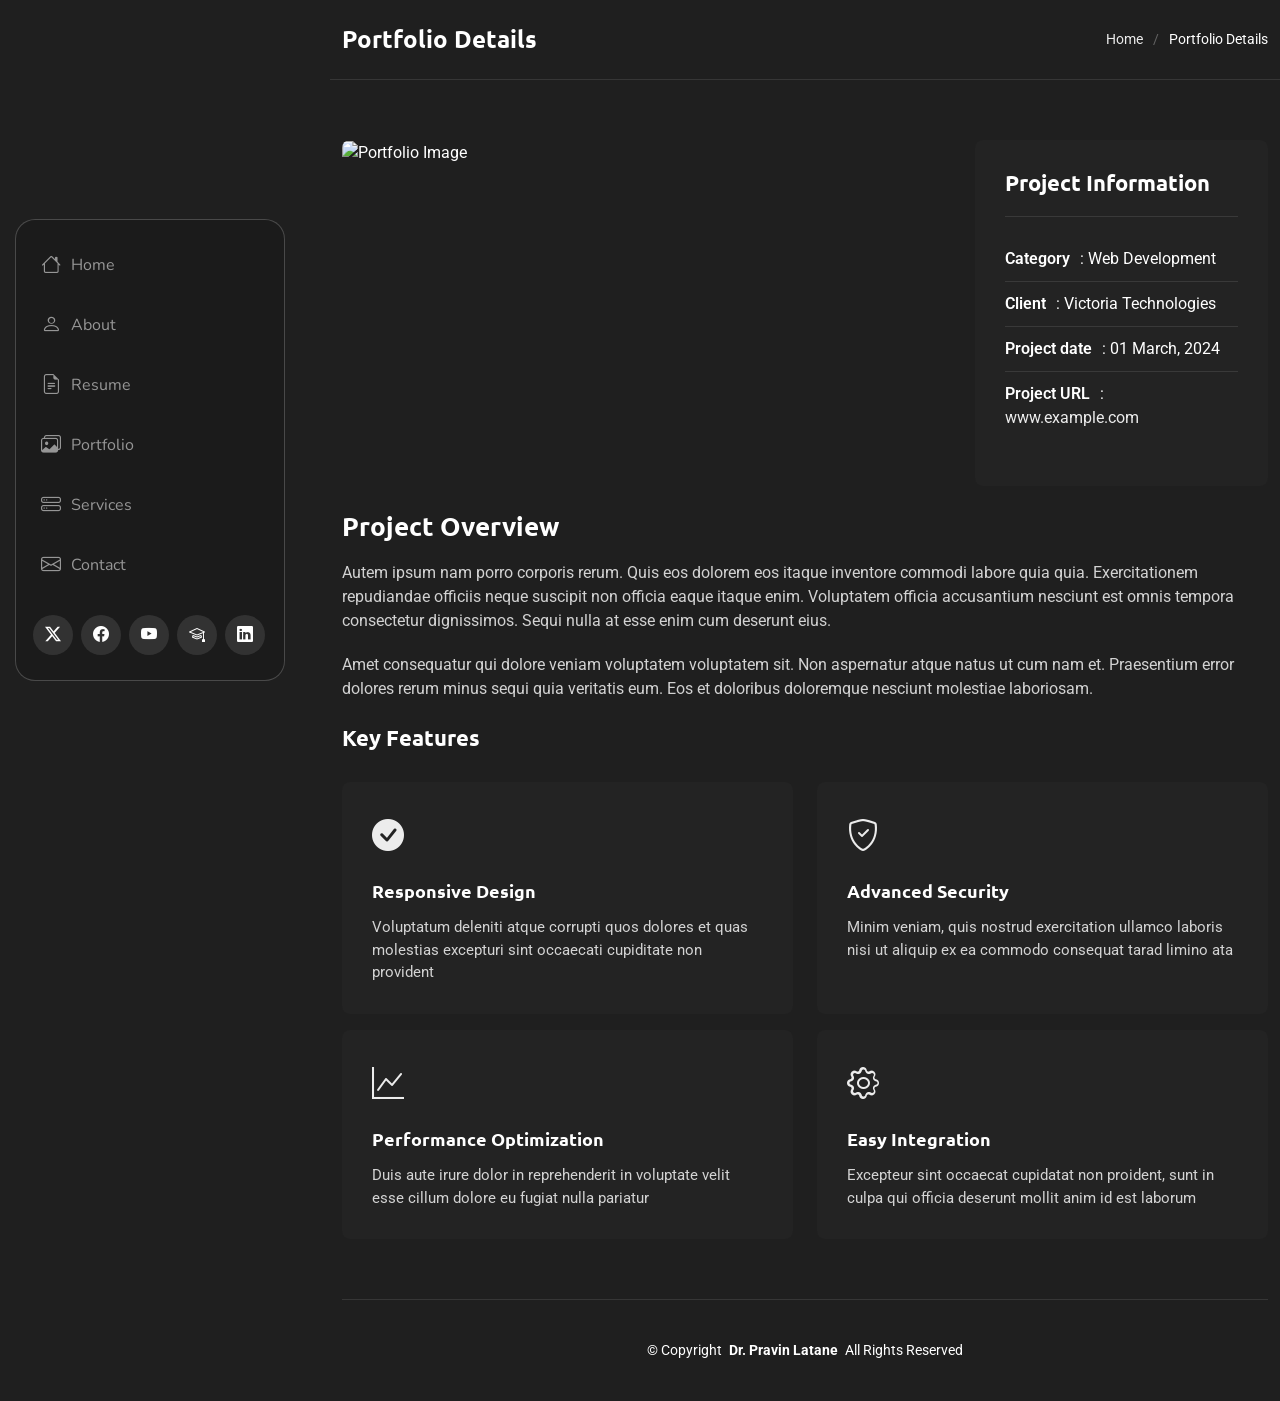
==== portfolio-details.html @ c7444f3c "footer" ====
<!DOCTYPE html>
<html lang="en">

<head>
  <meta charset="utf-8">
  <meta content="width=device-width, initial-scale=1.0" name="viewport">
  <title>Portfolio Details - Portfolio</title>
  <meta name="description" content="">
  <meta name="keywords" content="">

  <!-- Favicons -->
  <link href="assets/img/favicon.png" rel="icon">
  <link href="assets/img/apple-touch-icon.png" rel="apple-touch-icon">

  <!-- Fonts -->
  <link href="https://fonts.googleapis.com" rel="preconnect">
  <link href="https://fonts.gstatic.com" rel="preconnect" crossorigin>
  <link href="https://fonts.googleapis.com/css2?family=Roboto:ital,wght@0,100;0,300;0,400;0,500;0,700;0,900;1,100;1,300;1,400;1,500;1,700;1,900&family=Ubuntu:ital,wght@0,300;0,400;0,500;0,700;1,300;1,400;1,500;1,700&family=Nunito:ital,wght@0,200;0,300;0,400;0,500;0,600;0,700;0,800;0,900;1,200;1,300;1,400;1,500;1,600;1,700;1,800;1,900&display=swap" rel="stylesheet">

  <!-- Vendor CSS Files -->
  <link href="assets/vendor/bootstrap/css/bootstrap.min.css" rel="stylesheet">
  <link href="assets/vendor/bootstrap-icons/bootstrap-icons.css" rel="stylesheet">
  <link href="assets/vendor/aos/aos.css" rel="stylesheet">
  <link href="assets/vendor/glightbox/css/glightbox.min.css" rel="stylesheet">
  <link href="assets/vendor/swiper/swiper-bundle.min.css" rel="stylesheet">

  <!-- Main CSS File -->
  <link href="assets/css/main.css" rel="stylesheet">

  <!-- =======================================================
  * Template Name: SnapFolio
  * Template URL: https://bootstrapmade.com/snapfolio-bootstrap-portfolio-template/
  * Updated: Jul 21 2025 with Bootstrap v5.3.7
  * Author: BootstrapMade.com
  * License: https://bootstrapmade.com/license/
  ======================================================== -->
</head>

<body class="portfolio-details-page">

  <header id="header" class="header dark-background d-flex flex-column justify-content-center">
    <i class="header-toggle d-xl-none bi bi-list"></i>

    <div class="header-container d-flex flex-column align-items-start">
      <nav id="navmenu" class="navmenu">
        <ul>
          <li><a href="#hero"><i class="bi bi-house navicon"></i>Home</a></li>
          <li><a href="#about"><i class="bi bi-person navicon"></i> About</a></li>
          <li><a href="#resume"><i class="bi bi-file-earmark-text navicon"></i> Resume</a></li>
          <li><a href="#portfolio"><i class="bi bi-images navicon"></i> Portfolio</a></li>
          <li><a href="#services"><i class="bi bi-hdd-stack navicon"></i> Services</a></li>
          <li><a href="#contact"><i class="bi bi-envelope navicon"></i> Contact</a></li>
        </ul>
      </nav>

      <div class="social-links text-center">
        <a href="#" class="twitter"><i class="bi bi-twitter-x"></i></a>
        <a href="https://www.facebook.com/pravin.latane.3/" class="facebook"><i class="bi bi-facebook"></i></a>
        <a href="https://www.youtube.com/@pravinlatane2280/" class="youtube"><i class="bi bi-youtube"></i></a>
        <a href="https://scholar.google.com/citations?user=OIyVj9wAAAAJ&hl=en" class="google-scholar"><i class="bi bi-mortarboard"></i></a>
        <a href="https://www.linkedin.com/in/dr-pravin-latane-4ba4a150?utm_source=share_via&utm_content=profile&utm_medium=member_android" class="linkedin"><i class="bi bi-linkedin"></i></a>
      </div>

    </div>

  </header>

  <main class="main">

    <!-- Page Title -->
    <div class="page-title dark-background">
      <div class="container d-lg-flex justify-content-between align-items-center">
        <h1 class="mb-2 mb-lg-0">Portfolio Details</h1>
        <nav class="breadcrumbs">
          <ol>
            <li><a href="index.html">Home</a></li>
            <li class="current">Portfolio Details</li>
          </ol>
        </nav>
      </div>
    </div><!-- End Page Title -->

    <!-- Portfolio Details Section -->
    <section id="portfolio-details" class="portfolio-details section">

      <div class="container" data-aos="fade-up" data-aos-delay="100">

        <div class="row gy-4">

          <div class="col-lg-8">
            <div class="portfolio-details-slider swiper init-swiper">

              <script type="application/json" class="swiper-config">
                {
                  "loop": true,
                  "speed": 600,
                  "autoplay": {
                    "delay": 5000
                  },
                  "slidesPerView": "auto",
                  "pagination": {
                    "el": ".swiper-pagination",
                    "type": "bullets",
                    "clickable": true
                  }
                }
              </script>

              <div class="swiper-wrapper align-items-center">

                <div class="swiper-slide">
                  <img src="assets/img/portfolio/portfolio-1.webp" alt="Portfolio Image" class="img-fluid" loading="lazy">
                </div>

                <div class="swiper-slide">
                  <img src="assets/img/portfolio/portfolio-10.webp" alt="Portfolio Image" class="img-fluid" loading="lazy">
                </div>

                <div class="swiper-slide">
                  <img src="assets/img/portfolio/portfolio-7.webp" alt="Portfolio Image" class="img-fluid" loading="lazy">
                </div>

              </div>
              <div class="swiper-pagination"></div>
            </div>
          </div>

          <div class="col-lg-4">
            <div class="portfolio-info" data-aos="fade-left" data-aos-delay="200">
              <h3>Project Information</h3>
              <ul>
                <li><strong>Category</strong>: Web Development</li>
                <li><strong>Client</strong>: Victoria Technologies</li>
                <li><strong>Project date</strong>: 01 March, 2024</li>
                <li><strong>Project URL</strong>: <a href="#" target="_blank">www.example.com</a></li>
              </ul>
            </div>
          </div>

          <div class="col-lg-12">
            <div class="portfolio-description" data-aos="fade-up" data-aos-delay="300">
              <h2>Project Overview</h2>
              <p>
                Autem ipsum nam porro corporis rerum. Quis eos dolorem eos itaque inventore commodi labore quia quia. Exercitationem repudiandae officiis neque suscipit non officia eaque itaque enim. Voluptatem officia accusantium nesciunt est omnis tempora consectetur dignissimos. Sequi nulla at esse enim cum deserunt eius.
              </p>
              <p>
                Amet consequatur qui dolore veniam voluptatem voluptatem sit. Non aspernatur atque natus ut cum nam et. Praesentium error dolores rerum minus sequi quia veritatis eum. Eos et doloribus doloremque nesciunt molestiae laboriosam.
              </p>

              <div class="features mt-4">
                <h3>Key Features</h3>
                <div class="row gy-3">
                  <div class="col-md-6">
                    <div class="feature-item" data-aos="fade-up" data-aos-delay="400">
                      <i class="bi bi-check-circle-fill"></i>
                      <h4>Responsive Design</h4>
                      <p>Voluptatum deleniti atque corrupti quos dolores et quas molestias excepturi sint occaecati cupiditate non provident</p>
                    </div>
                  </div>

                  <div class="col-md-6">
                    <div class="feature-item" data-aos="fade-up" data-aos-delay="500">
                      <i class="bi bi-shield-check"></i>
                      <h4>Advanced Security</h4>
                      <p>Minim veniam, quis nostrud exercitation ullamco laboris nisi ut aliquip ex ea commodo consequat tarad limino ata</p>
                    </div>
                  </div>

                  <div class="col-md-6">
                    <div class="feature-item" data-aos="fade-up" data-aos-delay="600">
                      <i class="bi bi-graph-up"></i>
                      <h4>Performance Optimization</h4>
                      <p>Duis aute irure dolor in reprehenderit in voluptate velit esse cillum dolore eu fugiat nulla pariatur</p>
                    </div>
                  </div>

                  <div class="col-md-6">
                    <div class="feature-item" data-aos="fade-up" data-aos-delay="700">
                      <i class="bi bi-gear"></i>
                      <h4>Easy Integration</h4>
                      <p>Excepteur sint occaecat cupidatat non proident, sunt in culpa qui officia deserunt mollit anim id est laborum</p>
                    </div>
                  </div>
                </div>
              </div>
            </div>
          </div>

        </div>

      </div>

    </section><!-- /Portfolio Details Section -->

  </main>

  <footer id="footer" class="footer position-relative">

    <div class="container">
      <div class="copyright text-center ">
        <p>© <span>Copyright</span> <strong class="px-1 sitename">Dr. Pravin Latane</strong> <span>All Rights Reserved</span></p>
      </div>
      
    </div>

  </footer>

  <!-- Scroll Top -->
  <a href="#" id="scroll-top" class="scroll-top d-flex align-items-center justify-content-center"><i class="bi bi-arrow-up-short"></i></a>

  <!-- Preloader -->
  <div id="preloader"></div>

  <!-- Vendor JS Files -->
  <script src="assets/vendor/bootstrap/js/bootstrap.bundle.min.js"></script>
  <script src="assets/vendor/php-email-form/validate.js"></script>
  <script src="assets/vendor/aos/aos.js"></script>
  <script src="assets/vendor/typed.js/typed.umd.js"></script>
  <script src="assets/vendor/purecounter/purecounter_vanilla.js"></script>
  <script src="assets/vendor/waypoints/noframework.waypoints.js"></script>
  <script src="assets/vendor/isotope-layout/isotope.pkgd.min.js"></script>
  <script src="assets/vendor/imagesloaded/imagesloaded.pkgd.min.js"></script>
  <script src="assets/vendor/glightbox/js/glightbox.min.js"></script>
  <script src="assets/vendor/swiper/swiper-bundle.min.js"></script>

  <!-- Main JS File -->
  <script src="assets/js/main.js"></script>

</body>

</html>
---- assets/css/main.css ----
/**
* Template Name: SnapFolio
* Template URL: https://bootstrapmade.com/snapfolio-bootstrap-portfolio-template/
* Updated: Jul 21 2025 with Bootstrap v5.3.7
* Author: BootstrapMade.com
* License: https://bootstrapmade.com/license/
*/

/*--------------------------------------------------------------
# Font & Color Variables
# Help: https://bootstrapmade.com/color-system/
--------------------------------------------------------------*/
/* Fonts */
:root {
  --default-font: "Roboto",  system-ui, -apple-system, "Segoe UI", Roboto, "Helvetica Neue", Arial, "Noto Sans", "Liberation Sans", sans-serif, "Apple Color Emoji", "Segoe UI Emoji", "Segoe UI Symbol", "Noto Color Emoji";
  --heading-font: "Ubuntu",  sans-serif;
  --nav-font: "Nunito",  sans-serif;
}

/* Global Colors - The following color variables are used throughout the website. Updating them here will change the color scheme of the entire website */
:root { 
  --background-color: #1f1f1f; /* Background color for the entire website, including individual sections */
  --default-color: #ffffff; /* Default color used for the majority of the text content across the entire website */
  --heading-color: #ffffff; /* Color for headings, subheadings and title throughout the website */
  --accent-color: #ececec; /* Accent color that represents your brand on the website. It's used for buttons, links, and other elements that need to stand out */
  --surface-color: #232323; /* The surface color is used as a background of boxed elements within sections, such as cards, icon boxes, or other elements that require a visual separation from the global background. */
  --contrast-color: #310606; /* Contrast color for text, ensuring readability against backgrounds of accent, heading, or default colors. */
}

/* Nav Menu Colors - The following color variables are used specifically for the navigation menu. They are separate from the global colors to allow for more customization options */
:root {
  --nav-color: rgba(236, 236, 236, 0.59);  /* The default color of the main navmenu links */
  --nav-hover-color: #ffffff; /* Applied to main navmenu links when they are hovered over or active */
  --nav-mobile-background-color: #393939; /* Used as the background color for mobile navigation menu */
  --nav-dropdown-background-color: #393939; /* Used as the background color for dropdown items that appear when hovering over primary navigation items */
  --nav-dropdown-color: #ffffff; /* Used for navigation links of the dropdown items in the navigation menu. */
  --nav-dropdown-hover-color: #ececec; /* Similar to --nav-hover-color, this color is applied to dropdown navigation links when they are hovered over. */
}

/* Color Presets - These classes override global colors when applied to any section or element, providing reuse of the sam color scheme. */

.light-background {
  --background-color: #2c2c2c;
  --surface-color: #323232;
}

.dark-background {
  --background-color: #040b14;
  --default-color: #ffffff;
  --heading-color: #ffffff;
  --surface-color: #151f2b;
  --contrast-color: #ffffff;
}

/* Smooth scroll */
:root {
  scroll-behavior: smooth;
}

/*--------------------------------------------------------------
# General Styling & Shared Classes
--------------------------------------------------------------*/
body {
  color: var(--default-color);
  background-color: var(--background-color);
  font-family: var(--default-font);
}

a {
  color: var(--accent-color);
  text-decoration: none;
  transition: 0.3s;
}

a:hover {
  color: color-mix(in srgb, var(--accent-color), transparent 25%);
  text-decoration: none;
}

h1,
h2,
h3,
h4,
h5,
h6 {
  color: var(--heading-color);
  font-family: var(--heading-font);
}

/* PHP Email Form Messages
------------------------------*/
.php-email-form .error-message {
  display: none;
  background: #df1529;
  color: #ffffff;
  text-align: left;
  padding: 15px;
  margin-bottom: 24px;
  font-weight: 600;
}

.php-email-form .sent-message {
  display: none;
  color: #ffffff;
  background: #059652;
  text-align: center;
  padding: 15px;
  margin-bottom: 24px;
  font-weight: 600;
}

.php-email-form .loading {
  display: none;
  background: var(--surface-color);
  text-align: center;
  padding: 15px;
  margin-bottom: 24px;
}

.php-email-form .loading:before {
  content: "";
  display: inline-block;
  border-radius: 50%;
  width: 24px;
  height: 24px;
  margin: 0 10px -6px 0;
  border: 3px solid var(--accent-color);
  border-top-color: var(--surface-color);
  animation: php-email-form-loading 1s linear infinite;
}

@keyframes php-email-form-loading {
  0% {
    transform: rotate(0deg);
  }

  100% {
    transform: rotate(360deg);
  }
}

/*--------------------------------------------------------------
# Global Header
--------------------------------------------------------------*/
.header {
  --background-color: #1b1b1b;
  --contrast-color: #444444;
  color: var(--default-color);
  position: fixed;
  top: 0;
  left: 0;
  bottom: 0;
  padding: 0 15px;
  width: 300px;
  transition: all ease-in-out 0.3s;
  overflow-y: auto;
  z-index: 997;
}

.header .header-container {
  border-radius: 20px;
  padding: 15px;
  background-color: var(--background-color);
  border: 1px solid color-mix(in srgb, var(--default-color), transparent 80%);
}

.header .social-links {
  margin: 0 0 10px 0;
}

.header .social-links a {
  font-size: 16px;
  display: inline-flex;
  align-items: center;
  justify-content: center;
  background: color-mix(in srgb, var(--default-color), transparent 90%);
  color: var(--default-color);
  margin: 0 2px;
  border-radius: 50%;
  text-align: center;
  width: 40px;
  height: 40px;
  transition: 0.3s;
}

.header .social-links a:hover {
  color: var(--contrast-color);
  background: var(--accent-color);
}

@media (min-width: 1200px) {

  .header~main,
  .header~#footer {
    margin-left: 330px;
  }
}

@media (max-width: 1199px) {
  .header {
    left: -100%;
  }
}

.header.header-show {
  left: 0;
}

.header .header-toggle {
  color: var(--contrast-color);
  background-color: var(--accent-color);
  font-size: 22px;
  display: flex;
  align-items: center;
  justify-content: center;
  width: 40px;
  height: 40px;
  border-radius: 50%;
  cursor: pointer;
  position: fixed;
  top: 15px;
  right: 15px;
  z-index: 9999;
  transition: background-color 0.3s;
}

.header .header-toggle:hover {
  color: var(--contrast-color);
  background-color: color-mix(in srgb, var(--accent-color) 90%, white 15%);
}

/*--------------------------------------------------------------
# Navigation Menu
--------------------------------------------------------------*/
.mobile-nav-toggle {
  display: none;
}

.navmenu {
  padding: 0;
  z-index: 9997;
  width: 100%;
}

.navmenu ul {
  list-style: none;
  padding: 0 0 20px 0;
  margin: 0;
}

.navmenu a,
.navmenu a:focus {
  color: var(--nav-color);
  padding: 15px 10px;
  font-family: var(--nav-font);
  font-size: 16px;
  font-weight: 400;
  display: flex;
  align-items: center;
  white-space: nowrap;
  transition: 0.3s;
  width: 100%;
}

.navmenu a .navicon,
.navmenu a:focus .navicon {
  font-size: 20px;
  margin-right: 10px;
}

.navmenu a .toggle-dropdown,
.navmenu a:focus .toggle-dropdown {
  font-size: 12px;
  line-height: 0;
  margin-left: auto;
  width: 30px;
  height: 30px;
  display: flex;
  align-items: center;
  justify-content: center;
  border-radius: 50%;
  transition: 0.3s;
  flex-shrink: 0;
  background-color: color-mix(in srgb, var(--accent-color), transparent 90%);
}

.navmenu a .toggle-dropdown:hover,
.navmenu a:focus .toggle-dropdown:hover {
  background-color: var(--accent-color);
  color: var(--contrast-color);
}

.navmenu a:hover,
.navmenu .active,
.navmenu .active:focus {
  color: var(--nav-hover-color);
}

.navmenu a:hover .navicon,
.navmenu .active .navicon,
.navmenu .active:focus .navicon {
  color: var(--accent-color);
}

.navmenu .active .toggle-dropdown,
.navmenu .active:focus .toggle-dropdown {
  background-color: var(--accent-color);
  color: var(--contrast-color);
  transform: rotate(180deg);
}

.navmenu .dropdown {
  display: block;
}

.navmenu .dropdown a,
.navmenu .dropdown a:focus {
  color: --nav-dropdown-color;
}

.navmenu .dropdown a:hover,
.navmenu .dropdown .active,
.navmenu .dropdown .active:focus {
  color: var(--nav-dropdown-hover-color);
}

.navmenu .dropdown ul {
  position: static;
  display: none;
  z-index: 99;
  padding: 5px 10px;
  margin: 5px 10px;
  background-color: var(--nav-dropdown-background-color);
  border: 1px solid color-mix(in srgb, var(--default-color), transparent 90%);
  box-shadow: none;
  transition: all 0.5s ease-in-out;
}

.navmenu .dropdown ul ul {
  background-color: rgba(33, 37, 41, 0.1);
}

.navmenu .dropdown>.dropdown-active {
  display: block;
  background-color: rgba(33, 37, 41, 0.03);
}

/*--------------------------------------------------------------
# Global Footer
--------------------------------------------------------------*/
.footer {
  color: var(--default-color);
  background-color: var(--background-color);
  font-size: 14px;
  padding: 0 0 40px 0;
  position: relative;
}

.footer .copyright {
  padding-top: 40px;
  border-top: 1px solid color-mix(in srgb, var(--default-color), transparent 90%);
}

.footer .copyright p {
  margin-bottom: 0;
}

.footer .credits {
  margin-top: 4px;
  font-size: 13px;
  text-align: center;
}

/*--------------------------------------------------------------
# Preloader
--------------------------------------------------------------*/
#preloader {
  position: fixed;
  inset: 0;
  z-index: 999999;
  overflow: hidden;
  background: var(--background-color);
  transition: all 0.6s ease-out;
}

#preloader:before {
  content: "";
  position: fixed;
  top: calc(50% - 30px);
  left: calc(50% - 30px);
  border: 6px solid #ffffff;
  border-color: var(--accent-color) transparent var(--accent-color) transparent;
  border-radius: 50%;
  width: 60px;
  height: 60px;
  animation: animate-preloader 1.5s linear infinite;
}

@keyframes animate-preloader {
  0% {
    transform: rotate(0deg);
  }

  100% {
    transform: rotate(360deg);
  }
}

/*--------------------------------------------------------------
# Scroll Top Button
--------------------------------------------------------------*/
.scroll-top {
  position: fixed;
  visibility: hidden;
  opacity: 0;
  right: 15px;
  bottom: -15px;
  z-index: 99999;
  background-color: var(--accent-color);
  width: 44px;
  height: 44px;
  border-radius: 50px;
  transition: all 0.4s;
}

.scroll-top i {
  font-size: 24px;
  color: var(--contrast-color);
  line-height: 0;
}

.scroll-top:hover {
  background-color: color-mix(in srgb, var(--accent-color), transparent 20%);
  color: var(--contrast-color);
}

.scroll-top.active {
  visibility: visible;
  opacity: 1;
  bottom: 15px;
}

/*--------------------------------------------------------------
# Disable aos animation delay on mobile devices
--------------------------------------------------------------*/
@media screen and (max-width: 768px) {
  [data-aos-delay] {
    transition-delay: 0 !important;
  }
}

/*--------------------------------------------------------------
# Global Page Titles & Breadcrumbs
--------------------------------------------------------------*/
.page-title {
  color: var(--default-color);
  padding: 25px 0 0 0;
  position: relative;
}

.page-title .container {
  border-bottom: 1px solid color-mix(in srgb, var(--default-color), transparent 90%);
  padding-bottom: 25px;
}

.page-title h1 {
  font-size: 24px;
  font-weight: 700;
}

.page-title .breadcrumbs ol {
  display: flex;
  flex-wrap: wrap;
  list-style: none;
  padding: 0;
  margin: 0;
  font-size: 14px;
  font-weight: 400;
}

.page-title .breadcrumbs ol li+li {
  padding-left: 10px;
}

.page-title .breadcrumbs ol li+li::before {
  content: "/";
  display: inline-block;
  padding-right: 10px;
  color: color-mix(in srgb, var(--default-color), transparent 70%);
}

/*--------------------------------------------------------------
# Global Sections
--------------------------------------------------------------*/
section,
.section {
  color: var(--default-color);
  background-color: var(--background-color);
  padding: 60px 0;
  overflow: clip;
}

/*--------------------------------------------------------------
# Global Section Titles
--------------------------------------------------------------*/
.section-title {
  text-align: center;
  padding-bottom: 60px;
  position: relative;
}

.section-title h2 {
  font-size: 32px;
  font-weight: 700;
  position: relative;
}

.section-title h2:before,
.section-title h2:after {
  content: "";
  width: 50px;
  height: 2px;
  background: var(--accent-color);
  display: inline-block;
}

.section-title h2:before {
  margin: 0 15px 10px 0;
}

.section-title h2:after {
  margin: 0 0 10px 15px;
}

.section-title p {
  margin-bottom: 0;
}

/*--------------------------------------------------------------
# Hero Section
--------------------------------------------------------------*/
.hero {
  min-height: 100vh;
  position: relative;
  overflow: hidden;
  display: flex;
  align-items: center;
}

.hero .background-elements {
  position: absolute;
  top: 0;
  left: 0;
  width: 100%;
  height: 100%;
  z-index: 1;
  overflow: hidden;
}

.hero .background-elements .bg-circle {
  position: absolute;
  border-radius: 50%;
  background: linear-gradient(45deg, color-mix(in srgb, var(--accent-color), transparent 90%), color-mix(in srgb, var(--accent-color), transparent 95%));
  animation: float 6s ease-in-out infinite;
}

.hero .background-elements .bg-circle.circle-1 {
  width: 300px;
  height: 300px;
  top: 10%;
  right: 10%;
  animation-delay: 0s;
}

.hero .background-elements .bg-circle.circle-2 {
  width: 200px;
  height: 200px;
  bottom: 20%;
  left: 5%;
  animation-delay: 2s;
}

.hero .hero-content {
  position: relative;
  width: 100%;
  z-index: 2;
}

.hero .container {
  position: relative;
  z-index: 3;
}

.hero .hero-text h1 {
  font-size: 72px;
  font-weight: 800;
  line-height: 1.1;
  margin-bottom: 15px;
  color: var(--heading-color);
}

.hero .hero-text h1 .accent-text {
  color: var(--accent-color);
  position: relative;
}

.hero .hero-text h1 .accent-text::after {
  content: "";
  position: absolute;
  bottom: -5px;
  left: 0;
  width: 100%;
  height: 3px;
  background: linear-gradient(90deg, var(--accent-color), color-mix(in srgb, var(--accent-color), transparent 50%));
}

.hero .hero-text h2 {
  font-size: 32px;
  font-weight: 600;
  color: var(--heading-color);
  margin-bottom: 10px;
}

.hero .hero-text .lead {
  font-size: 24px;
  margin-bottom: 20px;
  color: var(--default-color);
}

.hero .hero-text .lead span {
  color: var(--accent-color);
  font-weight: 600;
  border-bottom: 2px solid var(--accent-color);
  padding-bottom: 2px;
}

.hero .hero-text .description {
  font-size: 18px;
  line-height: 1.6;
  color: color-mix(in srgb, var(--default-color), transparent 20%);
  margin-bottom: 40px;
  max-width: 500px;
}

.hero .hero-actions {
  display: flex;
  gap: 20px;
  margin-bottom: 40px;
  flex-wrap: wrap;
}

.hero .hero-actions .btn {
  padding: 14px 30px;
  font-size: 16px;
  font-weight: 600;
  border-radius: 50px;
  text-decoration: none;
  transition: all 0.3s ease;
  border: 2px solid;
}

.hero .hero-actions .btn.btn-primary {
  background-color: var(--accent-color);
  color: var(--contrast-color);
  border-color: var(--accent-color);
}

.hero .hero-actions .btn.btn-primary:hover {
  background-color: color-mix(in srgb, var(--accent-color), black 10%);
  transform: translateY(-2px);
  box-shadow: 0 8px 25px color-mix(in srgb, var(--accent-color), transparent 70%);
}

.hero .hero-actions .btn.btn-outline {
  background-color: transparent;
  color: var(--accent-color);
  border-color: var(--accent-color);
}

.hero .hero-actions .btn.btn-outline:hover {
  background-color: var(--accent-color);
  color: var(--contrast-color);
  transform: translateY(-2px);
}

.hero .social-links {
  display: flex;
  gap: 20px;
}

.hero .social-links a {
  width: 50px;
  height: 50px;
  display: flex;
  align-items: center;
  justify-content: center;
  background-color: var(--surface-color);
  color: color-mix(in srgb, var(--default-color), transparent 40%);
  border-radius: 50%;
  font-size: 20px;
  transition: all 0.3s ease;
}

.hero .social-links a:hover {
  color: var(--contrast-color);
  background-color: var(--accent-color);
  transform: translateY(-3px);
  box-shadow: 0 8px 25px color-mix(in srgb, var(--accent-color), transparent 70%);
}

.hero .hero-visual {
  display: flex;
  justify-content: center;
  align-items: center;
  height: 100%;
}

.hero .hero-visual .profile-container {
  position: relative;
  width: 400px;
  height: 400px;
}

.hero .hero-visual .profile-container .profile-background {
  position: absolute;
  top: 15px;
  left: 15px;
  width: 100%;
  height: 100%;
  background: color-mix(in srgb, var(--accent-color), transparent 90%);
  border-radius: 30px;
  z-index: 1;
}

.hero .hero-visual .profile-container .profile-image {
  position: relative;
  width: 100%;
  height: 100%;
  object-fit: cover;
  border-radius: 30px;
  z-index: 2;
}

@keyframes float {

  0%,
  100% {
    transform: translateY(0px);
  }

  50% {
    transform: translateY(-20px);
  }
}

@keyframes floatIcon {

  0%,
  100% {
    transform: translateY(0px) rotate(0deg);
  }

  50% {
    transform: translateY(-10px) rotate(5deg);
  }
}

@media (max-width: 992px) {
  .hero .hero-text {
    text-align: center;
    margin-bottom: 50px;
  }

  .hero .hero-text h1 {
    font-size: 56px;
  }

  .hero .hero-text h2 {
    font-size: 28px;
  }

  .hero .hero-text .lead {
    font-size: 20px;
  }

  .hero .hero-visual .profile-container {
    width: 350px;
    height: 350px;
  }
}

@media (max-width: 768px) {
  .hero .hero-text h1 {
    font-size: 42px;
  }

  .hero .hero-text h2 {
    font-size: 24px;
  }

  .hero .hero-text .lead {
    font-size: 18px;
  }

  .hero .hero-text .description {
    font-size: 16px;
  }

  .hero .hero-actions {
    justify-content: center;
  }

  .hero .hero-actions .btn {
    padding: 12px 25px;
    font-size: 14px;
  }

  .hero .hero-visual .profile-container {
    width: 300px;
    height: 300px;
  }

  .hero .background-elements .bg-circle.circle-1 {
    width: 200px;
    height: 200px;
  }

  .hero .background-elements .bg-circle.circle-2 {
    width: 150px;
    height: 150px;
  }

  .hero .background-elements .bg-circle.circle-3 {
    width: 100px;
    height: 100px;
  }
}

/*--------------------------------------------------------------
# About Section
--------------------------------------------------------------*/
.about .profile-card {
  background: linear-gradient(135deg, var(--surface-color) 0%, color-mix(in srgb, var(--surface-color), var(--accent-color) 5%) 100%);
  border-radius: 2rem;
  padding: 2.5rem;
  text-align: center;
  box-shadow: 0 20px 40px rgba(0, 0, 0, 0.08);
  border: 1px solid color-mix(in srgb, var(--accent-color), transparent 90%);
  position: relative;
  overflow: hidden;
}

.about .profile-card::before {
  content: "";
  position: absolute;
  top: 0;
  left: 0;
  right: 0;
  height: 4px;
  background: linear-gradient(90deg, var(--accent-color), color-mix(in srgb, var(--accent-color), var(--heading-color) 30%));
}

@media (max-width: 991px) {
  .about .profile-card {
    margin-bottom: 3rem;
  }
}

.about .profile-header {
  position: relative;
  margin-bottom: 2rem;
}

.about .profile-header .profile-image {
  width: 160px;
  height: 160px;
  margin: 0 auto 1.5rem;
  border-radius: 50%;
  overflow: hidden;
  border: 4px solid var(--accent-color);
  box-shadow: 0 10px 30px rgba(0, 0, 0, 0.15);
}

.about .profile-header .profile-image img {
  width: 100%;
  height: 100%;
  object-fit: cover;
}

.about .profile-header .profile-badge {
  position: absolute;
  bottom: 20px;
  right: calc(50% - 65px);
  width: 32px;
  height: 32px;
  background-color: var(--accent-color);
  border-radius: 50%;
  display: flex;
  align-items: center;
  justify-content: center;
  border: 3px solid var(--surface-color);
}

.about .profile-header .profile-badge i {
  color: var(--contrast-color);
  font-size: 14px;
}

.about .profile-content h3 {
  font-size: 1.5rem;
  font-weight: 700;
  margin-bottom: 0.5rem;
  color: var(--heading-color);
}

.about .profile-content .profession {
  color: var(--accent-color);
  font-weight: 500;
  margin-bottom: 2rem;
}

.about .contact-links {
  display: flex;
  flex-direction: column;
  gap: 1rem;
}

.about .contact-links .contact-item {
  display: flex;
  align-items: center;
  gap: 0.75rem;
  padding: 0.75rem 1rem;
  background-color: color-mix(in srgb, var(--surface-color), var(--background-color) 50%);
  border-radius: 0.75rem;
  text-decoration: none;
  color: var(--default-color);
  transition: all 0.3s;
  border: 1px solid color-mix(in srgb, var(--default-color), transparent 90%);
}

.about .contact-links .contact-item:hover {
  background-color: var(--accent-color);
  color: var(--contrast-color);
  transform: translateY(-2px);
  box-shadow: 0 5px 20px color-mix(in srgb, var(--accent-color), transparent 70%);
}

.about .contact-links .contact-item i {
  font-size: 1rem;
  width: 18px;
}

.about .about-content {
  padding-left: 3rem;
}

@media (max-width: 991px) {
  .about .about-content {
    padding-left: 0;
  }
}

.about .about-content .section-header {
  margin-bottom: 2rem;
}

.about .about-content .section-header .badge-text {
  display: inline-block;
  background: linear-gradient(135deg, var(--accent-color), color-mix(in srgb, var(--accent-color), var(--heading-color) 20%));
  color: var(--contrast-color);
  padding: 0.5rem 1.5rem;
  border-radius: 2rem;
  font-size: 0.875rem;
  font-weight: 600;
  letter-spacing: 0.5px;
  margin-bottom: 1.5rem;
}

.about .about-content .section-header h2 {
  font-size: 2.25rem;
  font-weight: 700;
  line-height: 1.3;
  margin: 0;
}

@media (max-width: 768px) {
  .about .about-content .section-header h2 {
    font-size: 1.875rem;
  }
}

.about .about-content .description {
  margin-bottom: 2.5rem;
}

.about .about-content .description p {
  font-size: 1.1rem;
  line-height: 1.7;
  color: color-mix(in srgb, var(--default-color), transparent 20%);
  margin-bottom: 1.5rem;
}

.about .about-content .description p:last-child {
  margin-bottom: 0;
}

.about .stats-grid {
  display: grid;
  grid-template-columns: repeat(3, 1fr);
  gap: 2rem;
  margin-bottom: 2.5rem;
  padding: 2rem;
  background-color: var(--surface-color);
  border-radius: 1.5rem;
  box-shadow: 0 10px 30px rgba(0, 0, 0, 0.05);
}

@media (max-width: 768px) {
  .about .stats-grid {
    grid-template-columns: 1fr;
    gap: 1.5rem;
    text-align: center;
  }
}

.about .stats-grid .stat-item {
  text-align: center;
}

.about .stats-grid .stat-item .stat-number {
  font-size: 2rem;
  font-weight: 700;
  color: var(--accent-color);
  display: block;
  margin-bottom: 0.5rem;
}

.about .stats-grid .stat-item .stat-label {
  font-size: 0.875rem;
  color: color-mix(in srgb, var(--default-color), transparent 40%);
  font-weight: 500;
}

.about .details-grid {
  margin-bottom: 2.5rem;
}

.about .details-grid .detail-row {
  display: grid;
  grid-template-columns: 1fr 1fr;
  gap: 2rem;
  margin-bottom: 1.5rem;
}

@media (max-width: 768px) {
  .about .details-grid .detail-row {
    grid-template-columns: 1fr;
    gap: 1rem;
  }
}

.about .details-grid .detail-row:last-child {
  margin-bottom: 0;
}

.about .details-grid .detail-item .detail-label {
  display: block;
  font-size: 0.875rem;
  color: color-mix(in srgb, var(--default-color), transparent 50%);
  margin-bottom: 0.5rem;
  font-weight: 500;
}

.about .details-grid .detail-item .detail-value {
  display: block;
  font-weight: 600;
  color: var(--heading-color);
  font-size: 1rem;
}

.about .cta-section {
  display: flex;
  gap: 1rem;
  flex-wrap: wrap;
}

.about .cta-section .btn {
  padding: 0.875rem 2rem;
  border-radius: 0.75rem;
  font-weight: 600;
  text-decoration: none;
  transition: all 0.3s;
  display: inline-flex;
  align-items: center;
  gap: 0.5rem;
  border: 2px solid transparent;
}

.about .cta-section .btn.btn-primary {
  background-color: var(--accent-color);
  color: var(--contrast-color);
}

.about .cta-section .btn.btn-primary:hover {
  background-color: color-mix(in srgb, var(--accent-color), black 15%);
  transform: translateY(-2px);
  box-shadow: 0 10px 30px color-mix(in srgb, var(--accent-color), transparent 60%);
}

.about .cta-section .btn.btn-outline {
  background-color: transparent;
  color: var(--default-color);
  border-color: color-mix(in srgb, var(--default-color), transparent 70%);
}

.about .cta-section .btn.btn-outline:hover {
  border-color: var(--accent-color);
  transform: translateY(-2px);
}

/*--------------------------------------------------------------
# Stats Section
--------------------------------------------------------------*/
.stats .stats-wrapper {
  display: grid;
  grid-template-columns: repeat(4, 1fr);
  gap: 20px;
}

@media (max-width: 992px) {
  .stats .stats-wrapper {
    grid-template-columns: repeat(2, 1fr);
  }
}

@media (max-width: 576px) {
  .stats .stats-wrapper {
    grid-template-columns: 1fr;
  }
}

.stats .stats-item {
  background: linear-gradient(135deg, color-mix(in srgb, var(--surface-color), transparent 5%), var(--surface-color));
  border-radius: 15px;
  padding: 40px 20px;
  text-align: center;
  position: relative;
  transition: transform 0.3s ease, box-shadow 0.3s ease;
  box-shadow: 0 10px 30px rgba(0, 0, 0, 0.05);
  overflow: hidden;
}

.stats .stats-item:hover {
  transform: translateY(-10px);
  box-shadow: 0 15px 35px rgba(0, 0, 0, 0.1);
}

.stats .stats-item:hover .icon-wrapper {
  transform: scale(1.1);
}

.stats .stats-item:nth-child(1) .icon-wrapper {
  background-color: color-mix(in srgb, var(--accent-color), transparent 85%);
}

.stats .stats-item:nth-child(1) .icon-wrapper i {
  color: color-mix(in srgb, var(--accent-color), transparent 10%);
}

.stats .stats-item:nth-child(2) .icon-wrapper {
  background-color: color-mix(in srgb, #ff7e00, transparent 85%);
}

.stats .stats-item:nth-child(2) .icon-wrapper i {
  color: color-mix(in srgb, #ff7e00, transparent 10%);
}

.stats .stats-item:nth-child(3) .icon-wrapper {
  background-color: color-mix(in srgb, #00c875, transparent 85%);
}

.stats .stats-item:nth-child(3) .icon-wrapper i {
  color: color-mix(in srgb, #00c875, transparent 10%);
}

.stats .stats-item:nth-child(4) .icon-wrapper {
  background-color: color-mix(in srgb, #e83e8c, transparent 85%);
}

.stats .stats-item:nth-child(4) .icon-wrapper i {
  color: color-mix(in srgb, #e83e8c, transparent 10%);
}

.stats .stats-item .icon-wrapper {
  width: 80px;
  height: 80px;
  border-radius: 50%;
  display: flex;
  align-items: center;
  justify-content: center;
  margin: 0 auto 20px;
  transition: transform 0.3s ease;
}

.stats .stats-item .icon-wrapper i {
  font-size: 36px;
}

.stats .stats-item span {
  display: block;
  font-size: 48px;
  font-weight: 700;
  color: var(--heading-color);
  margin-bottom: 10px;
  line-height: 1;
  font-family: var(--heading-font);
}

.stats .stats-item p {
  color: var(--default-color);
  font-size: 18px;
  margin: 0;
  font-weight: 500;
  font-family: var(--heading-font);
  opacity: 0.8;
}

/*--------------------------------------------------------------
# Skills Section
--------------------------------------------------------------*/
.skills .skills-category {
  background-color: var(--surface-color);
  padding: 30px;
  border-radius: 8px;
  box-shadow: 0 0 20px rgba(0, 0, 0, 0.05);
  height: 100%;
  transition: transform 0.3s;
}

.skills .skills-category:hover {
  transform: translateY(-5px);
}

.skills .skills-category h3 {
  font-size: 24px;
  margin-bottom: 25px;
  position: relative;
  padding-bottom: 15px;
}

.skills .skills-category h3:after {
  content: "";
  position: absolute;
  bottom: 0;
  left: 0;
  width: 50px;
  height: 2px;
  background-color: var(--accent-color);
}

.skills .skill-item {
  margin-bottom: 25px;
}

.skills .skill-item:last-child {
  margin-bottom: 0;
}

.skills .skill-item h4 {
  font-size: 16px;
  margin-bottom: 8px;
}

.skills .skill-item .skill-percentage {
  font-size: 14px;
  color: color-mix(in srgb, var(--heading-color), transparent 30%);
}

.skills .skill-item .progress {
  height: 8px;
  background-color: color-mix(in srgb, var(--accent-color), transparent 90%);
  border-radius: 20px;
  overflow: hidden;
  position: relative;
}

.skills .skill-item .progress .progress-bar {
  background-color: var(--accent-color);
  transition: width 1.5s ease-in-out;
  width: 0;
  height: 100%;
  border-radius: 20px;
}

.skills .skill-item .skill-tooltip {
  font-size: 14px;
  color: color-mix(in srgb, var(--default-color), transparent 30%);
  margin-top: 8px;
  opacity: 0;
  transform: translateY(-5px);
  transition: all 0.3s;
}

.skills .skill-item:hover .skill-tooltip {
  opacity: 1;
  transform: translateY(0);
}

.skills .skill-box {
  background-color: var(--surface-color);
  padding: 25px 20px;
  border-radius: 8px;
  text-align: center;
  transition: all 0.3s;
  height: 100%;
  position: relative;
  overflow: hidden;
  box-shadow: 0 0 15px rgba(0, 0, 0, 0.05);
}

.skills .skill-box:hover {
  transform: translateY(-5px);
}

.skills .skill-box:hover i {
  color: var(--accent-color);
  transform: scale(1.1);
}

.skills .skill-box:hover .skill-tooltip {
  opacity: 1;
  transform: translateY(0);
}

.skills .skill-box i {
  font-size: 36px;
  color: color-mix(in srgb, var(--accent-color), transparent 20%);
  margin-bottom: 15px;
  display: inline-block;
  transition: all 0.3s;
}

.skills .skill-box h4 {
  font-size: 18px;
  margin-bottom: 10px;
}

.skills .skill-box .skill-tooltip {
  font-size: 14px;
  color: color-mix(in srgb, var(--default-color), transparent 30%);
  opacity: 0;
  transform: translateY(5px);
  transition: all 0.3s;
}

@media (max-width: 991.98px) {
  .skills .skills-category {
    margin-bottom: 30px;
  }

  .skills .skills-category:last-child {
    margin-bottom: 0;
  }
}

@media (max-width: 767.98px) {
  .skills .skill-box {
    margin-bottom: 20px;
  }

  .skills .skill-box:last-child {
    margin-bottom: 0;
  }
}

/*--------------------------------------------------------------
# Resume Section
--------------------------------------------------------------*/
.resume .resume-side {
  background-color: var(--surface-color);
  padding: 2rem;
  border-radius: 10px;
  box-shadow: 0 0 20px rgba(0, 0, 0, 0.1);
  height: 100%;
}

.resume .resume-side .profile-img {
  text-align: center;
}

.resume .resume-side .profile-img img {
  width: 200px;
  height: 200px;
  object-fit: cover;
  border: 5px solid color-mix(in srgb, var(--accent-color), transparent 85%);
  border-radius: 50%;
}

.resume .resume-side h3 {
  font-size: 1.5rem;
  margin-bottom: 1rem;
  color: var(--heading-color);
  font-weight: 600;
}

.resume .resume-side .contact-info li {
  margin-bottom: 1rem;
  color: var(--default-color);
}

.resume .resume-side .contact-info li i {
  width: 25px;
  color: var(--accent-color);
  margin-right: 0.5rem;
}

.resume .resume-side .skill-item {
  margin-bottom: 1.5rem;
}

.resume .resume-side .skill-item span {
  font-size: 0.9rem;
  color: var(--default-color);
}

.resume .resume-side .skill-item .progress {
  height: 8px;
  background-color: color-mix(in srgb, var(--accent-color), transparent 90%);
  border-radius: 4px;
  margin-top: 0.5rem;
}

.resume .resume-side .skill-item .progress .progress-bar {
  background-color: var(--accent-color);
  width: 0;
  transition: width 1s ease;
}

.resume .resume-section {
  margin-bottom: 3rem;
}

.resume .resume-section h3 {
  font-size: 1.75rem;
  margin-bottom: 1.5rem;
  color: var(--heading-color);
  font-weight: 600;
}

.resume .resume-section h3 i {
  color: var(--accent-color);
}

.resume .resume-section .resume-item {
  padding-left: 1.5rem;
  border-left: 2px solid color-mix(in srgb, var(--accent-color), transparent 80%);
  margin-bottom: 2rem;
  position: relative;
}

.resume .resume-section .resume-item:before {
  content: "";
  position: absolute;
  width: 16px;
  height: 16px;
  border-radius: 50%;
  left: -9px;
  top: 0;
  background: var(--accent-color);
}

.resume .resume-section .resume-item h4 {
  font-size: 1.2rem;
  margin-bottom: 0.5rem;
  color: var(--heading-color);
  font-weight: 600;
}

.resume .resume-section .resume-item h5 {
  font-size: 1rem;
  margin-bottom: 0.5rem;
  color: var(--accent-color);
}

.resume .resume-section .resume-item .company {
  font-size: 0.95rem;
  margin-bottom: 1rem;
  color: var(--heading-color);
}

.resume .resume-section .resume-item .company i {
  margin-right: 0.5rem;
}

.resume .resume-section .resume-item ul {
  padding-left: 1.2rem;
}

.resume .resume-section .resume-item ul li {
  margin-bottom: 0.5rem;
  color: var(--default-color);
}

.resume .resume-section .resume-item p {
  color: var(--default-color);
  margin-bottom: 0;
}

@media (max-width: 991.98px) {
  .resume .resume-side {
    margin-bottom: 2rem;
  }
}

/*--------------------------------------------------------------
# Portfolio Section
--------------------------------------------------------------*/
@media (max-width: 991px) {
  .portfolio .filter-sidebar {
    margin-bottom: 30px;
  }
}

.portfolio .filters-wrapper {
  background-color: color-mix(in srgb, var(--surface-color), var(--default-color) 3%);
  padding: 30px;
  border-radius: 10px;
  box-shadow: 0 5px 25px rgba(0, 0, 0, 0.05);
}

@media (max-width: 991px) {
  .portfolio .filters-wrapper {
    padding: 20px;
  }
}

.portfolio .portfolio-filters {
  padding: 0;
  margin: 0;
  list-style: none;
  display: flex;
  flex-direction: column;
  gap: 10px;
}

@media (max-width: 991px) {
  .portfolio .portfolio-filters {
    flex-direction: row;
    flex-wrap: wrap;
    justify-content: center;
  }
}

.portfolio .portfolio-filters li {
  cursor: pointer;
  padding: 12px 20px;
  font-size: 16px;
  font-weight: 500;
  line-height: 1;
  color: var(--default-color);
  transition: all 0.3s ease-in-out;
  border-radius: 6px;
  background: transparent;
  position: relative;
  border-left: 3px solid transparent;
}

@media (max-width: 991px) {
  .portfolio .portfolio-filters li {
    padding: 8px 16px;
    border: 1px solid color-mix(in srgb, var(--accent-color), transparent 80%);
    border-left-width: 3px;
  }
}

.portfolio .portfolio-filters li:hover {
  color: var(--accent-color);
  background-color: color-mix(in srgb, var(--accent-color), transparent 90%);
  border-left-color: color-mix(in srgb, var(--accent-color), transparent 50%);
}

.portfolio .portfolio-filters li.filter-active {
  color: var(--accent-color);
  background-color: color-mix(in srgb, var(--accent-color), transparent 90%);
  border-left-color: var(--accent-color);
  font-weight: 600;
}

.portfolio .portfolio-wrap {
  transition: 0.4s;
  position: relative;
  overflow: hidden;
  border-radius: 12px;
  box-shadow: 0 5px 20px rgba(0, 0, 0, 0.08);
  height: 100%;
}

.portfolio .portfolio-wrap img {
  transition: transform 0.6s cubic-bezier(0.215, 0.61, 0.355, 1);
  width: 100%;
  height: 350px;
  object-fit: cover;
}

.portfolio .portfolio-wrap .portfolio-info {
  position: absolute;
  bottom: 0;
  left: 0;
  right: 0;
  padding: 25px;
  background: linear-gradient(to top, rgba(0, 0, 0, 0.8) 0%, rgba(0, 0, 0, 0.4) 60%, rgba(0, 0, 0, 0) 100%);
  z-index: 3;
  transition: all 0.4s cubic-bezier(0.215, 0.61, 0.355, 1);
  transform: translateY(20px);
  opacity: 0;
}

.portfolio .portfolio-wrap .portfolio-info .content {
  transition: all 0.4s cubic-bezier(0.215, 0.61, 0.355, 1);
  transform: translateY(20px);
}

.portfolio .portfolio-wrap .portfolio-info .category {
  display: inline-block;
  color: var(--accent-color);
  font-size: 14px;
  font-weight: 500;
  text-transform: uppercase;
  letter-spacing: 1px;
  margin-bottom: 8px;
}

.portfolio .portfolio-wrap .portfolio-info h4 {
  font-size: 20px;
  color: var(--contrast-color);
  font-weight: 700;
  margin-bottom: 15px;
}

.portfolio .portfolio-wrap .portfolio-info .portfolio-links {
  display: flex;
  gap: 12px;
}

.portfolio .portfolio-wrap .portfolio-info .portfolio-links a {
  color: var(--contrast-color);
  width: 40px;
  height: 40px;
  display: flex;
  align-items: center;
  justify-content: center;
  background-color: color-mix(in srgb, var(--accent-color), transparent 30%);
  border-radius: 50%;
  font-size: 18px;
  transition: 0.3s;
}

.portfolio .portfolio-wrap .portfolio-info .portfolio-links a:hover {
  background-color: var(--accent-color);
  transform: translateY(-3px);
}

.portfolio .portfolio-wrap:hover {
  transform: translateY(-5px);
}

.portfolio .portfolio-wrap:hover img {
  transform: scale(1.08);
}

.portfolio .portfolio-wrap:hover .portfolio-info {
  transform: translateY(0);
  opacity: 1;
}

.portfolio .portfolio-wrap:hover .portfolio-info .content {
  transform: translateY(0);
}

/*--------------------------------------------------------------
# Services Section
--------------------------------------------------------------*/
.services .service-header {
  margin-bottom: 60px;
}

.services .service-header .service-intro .service-heading {
  font-size: 48px;
  margin-bottom: 0;
  font-weight: 700;
  line-height: 1.2;
  color: var(--heading-color);
}

.services .service-header .service-intro .service-heading div {
  display: block;
  position: relative;
}

.services .service-header .service-intro .service-heading span {
  display: block;
  color: var(--accent-color);
}

@media (max-width: 992px) {
  .services .service-header .service-intro .service-heading {
    font-size: 36px;
  }
}

@media (max-width: 768px) {
  .services .service-header .service-intro .service-heading {
    font-size: 30px;
    margin-bottom: 20px;
  }
}

.services .service-header .service-summary p {
  margin-bottom: 25px;
  color: var(--default-color);
}

.services .service-header .service-summary .service-btn {
  display: inline-flex;
  align-items: center;
  padding: 12px 30px;
  background-color: var(--accent-color);
  color: var(--contrast-color);
  border-radius: 4px;
  font-weight: 500;
  transition: all 0.3s ease;
}

.services .service-header .service-summary .service-btn i {
  margin-left: 10px;
  transition: transform 0.3s ease;
}

.services .service-header .service-summary .service-btn:hover {
  background-color: color-mix(in srgb, var(--accent-color), transparent 15%);
  color: var(--contrast-color);
}

.services .service-header .service-summary .service-btn:hover i {
  transform: translateX(5px);
}

@media (max-width: 992px) {
  .services .service-header .service-summary {
    margin-top: 30px;
  }
}

.services .service-card {
  padding: 40px 40px 40px 40px;
  margin-bottom: 30px;
  border: 2px solid color-mix(in srgb, var(--accent-color), transparent 90%);
  transition: all 0.3s ease;
}

.services .service-card .service-icon {
  margin-bottom: 25px;
  background-color: color-mix(in srgb, var(--accent-color), transparent 90%);
  display: inline-flex;
  align-items: center;
  justify-content: center;
  border-radius: 10px;
  width: 64px;
  height: 64px;
}

.services .service-card .service-icon i {
  font-size: 32px;
  color: var(--accent-color);
  transition: all 0.3s ease;
}

.services .service-card h3 {
  font-size: 28px;
  margin-bottom: 15px;
  font-weight: 700;
}

.services .service-card h3 a {
  color: var(--heading-color);
  transition: color 0.3s ease;
}

.services .service-card h3 a span {
  display: block;
}

.services .service-card h3 a:hover {
  color: var(--accent-color);
}

.services .service-card p {
  color: var(--default-color);
  transition: color 0.3s ease;
  margin-bottom: 0;
}

.services .service-card .card-action {
  position: absolute;
  top: 0;
  right: 0;
  width: 80px;
  height: 80px;
  display: flex;
  align-items: center;
  justify-content: center;
  background-color: var(--accent-color);
  opacity: 0;
  visibility: hidden;
  transform: translateY(20px);
  transition: all 0.3s ease;
}

.services .service-card .card-action i {
  font-size: 24px;
  color: var(--contrast-color);
  transition: transform 0.3s ease;
}

.services .service-card .card-action:hover i {
  transform: rotate(45deg);
}

.services .service-card::before {
  content: "";
  position: absolute;
  top: 0;
  left: 0;
  right: 0;
  bottom: 0;
  background-color: var(--surface-color);
  clip-path: polygon(70% 0, 100% 30%, 100% 100%, 0 100%, 0 0);
  z-index: -1;
  opacity: 0;
  visibility: hidden;
  transition: all 0.3s ease;
}

.services .service-card:hover {
  border-color: transparent;
}

.services .service-card:hover::before {
  opacity: 1;
  visibility: visible;
  background-color: color-mix(in srgb, var(--accent-color), transparent 90%);
}

.services .service-card:hover h3 a {
  color: var(--accent-color);
}

.services .service-card:hover h3 a:hover {
  color: var(--accent-color);
}

.services .service-card:hover p {
  color: color-mix(in srgb, var(--default-color), transparent 20%);
}

.services .service-card:hover .card-action {
  opacity: 1;
  visibility: visible;
  transform: translateY(0);
}

.services .service-card:hover .service-icon i {
  transform: scale(1.1);
}

.services.modal-img {
  max-width: 90%;
  height: auto;
  display: block;
  margin: 0 auto;
}

@media (max-width: 768px) {
  .services .service-card {
    padding: 150px 25px 25px;
  }

  .services .service-card h3 {
    font-size: 24px;
  }

  .services .service-card .service-icon {
    position: absolute;
    top: 40px;
    left: 25px;
  }
}

@media (max-width: 768px) {
  .services {
    padding: 70px 0 50px;
  }
}

/*--------------------------------------------------------------
# Testimonials Section
--------------------------------------------------------------*/
.testimonials .testimonial-masonry {
  display: grid;
  grid-template-columns: repeat(3, 1fr);
  gap: 2rem;
  position: relative;
}

.testimonials .testimonial-masonry::before {
  content: "";
  position: absolute;
  width: 100%;
  height: 100%;
  background: radial-gradient(circle at center, color-mix(in srgb, var(--accent-color), transparent 95%), transparent);
  opacity: 0.5;
  z-index: -1;
}

.testimonials .testimonial-item:nth-child(3n-1) {
  margin-top: 3rem;
}

.testimonials .testimonial-item:nth-child(3n) {
  margin-top: 1.5rem;
}

.testimonials .testimonial-item.highlight .testimonial-content {
  background-color: color-mix(in srgb, var(--accent-color), transparent 92%);
  border: 1px solid color-mix(in srgb, var(--accent-color), transparent 70%);
}

.testimonials .testimonial-item.highlight .testimonial-content .quote-pattern {
  background-color: color-mix(in srgb, var(--accent-color), transparent 85%);
}

.testimonials .testimonial-item.highlight .testimonial-content .quote-pattern i {
  color: var(--accent-color);
}

.testimonials .testimonial-content {
  background-color: var(--surface-color);
  border-radius: 20px;
  padding: 2rem;
  position: relative;
  transition: all 0.3s ease;
  border: 1px solid color-mix(in srgb, var(--default-color), transparent 92%);
}

.testimonials .testimonial-content:hover {
  transform: translateY(-5px);
}

.testimonials .testimonial-content p {
  font-size: 1rem;
  line-height: 1.7;
  margin: 1.5rem 0;
  position: relative;
}

.testimonials .quote-pattern {
  position: absolute;
  top: -1.25rem;
  left: 2rem;
  width: 2.5rem;
  height: 2.5rem;
  background-color: var(--surface-color);
  border-radius: 50%;
  display: flex;
  align-items: center;
  justify-content: center;
  border: 1px solid color-mix(in srgb, var(--default-color), transparent 92%);
}

.testimonials .quote-pattern i {
  font-size: 1.25rem;
  color: var(--accent-color);
}

.testimonials .client-info {
  display: flex;
  align-items: center;
  gap: 1rem;
  margin-top: 1.5rem;
  padding-top: 1.5rem;
  border-top: 1px solid color-mix(in srgb, var(--default-color), transparent 92%);
}

.testimonials .client-image {
  width: 50px;
  height: 50px;
  border-radius: 50%;
  overflow: hidden;
  flex-shrink: 0;
}

.testimonials .client-image img {
  width: 100%;
  height: 100%;
  object-fit: cover;
}

.testimonials .client-details h3 {
  font-size: 1.125rem;
  margin-bottom: 0.25rem;
}

.testimonials .client-details .position {
  font-size: 0.875rem;
  color: color-mix(in srgb, var(--heading-color), transparent 40%);
}

@media (max-width: 1199.98px) {
  .testimonials .testimonial-masonry {
    grid-template-columns: repeat(2, 1fr);
    gap: 1.5rem;
  }

  .testimonials .testimonial-item:nth-child(3n-1),
  .testimonials .testimonial-item:nth-child(3n) {
    margin-top: 0;
  }

  .testimonials .testimonial-item:nth-child(even) {
    margin-top: 2rem;
  }
}

@media (max-width: 767.98px) {
  .testimonials .testimonial-masonry {
    grid-template-columns: 1fr;
    gap: 2rem;
  }

  .testimonials .testimonial-item:nth-child(even) {
    margin-top: 0;
  }

  .testimonials .testimonial-content {
    padding: 1.5rem;
  }

  .testimonials .testimonial-content p {
    font-size: 0.9375rem;
    margin: 1.25rem 0;
  }

  .testimonials .quote-pattern {
    width: 2.25rem;
    height: 2.25rem;
    top: -1.125rem;
  }

  .testimonials .quote-pattern i {
    font-size: 1.125rem;
  }

  .testimonials .client-info {
    margin-top: 1.25rem;
    padding-top: 1.25rem;
  }

  .testimonials .client-image {
    width: 45px;
    height: 45px;
  }

  .testimonials .client-details h3 {
    font-size: 1rem;
  }

  .testimonials .client-details .position {
    font-size: 0.8125rem;
  }
}

/*--------------------------------------------------------------
# Contact Section
--------------------------------------------------------------*/
.contact .info-box {
  background-color: var(--accent-color);
  color: var(--contrast-color);
  padding: 3rem;
  border-radius: 1rem;
  height: 100%;
}

.contact .info-box h3 {
  color: var(--contrast-color);
  font-size: 2rem;
  margin-bottom: 1rem;
}

@media (max-width: 767.98px) {
  .contact .info-box h3 {
    font-size: 1.75rem;
  }
}

.contact .info-box p {
  opacity: 0.8;
  margin-bottom: 2rem;
}

.contact .info-box a {
  color: var(--contrast-color);
}

@media (max-width: 992px) {
  .contact .info-box {
    padding: 1.5rem;
  }
}

.contact .info-item {
  display: flex;
  gap: 1.5rem;
  margin-bottom: 2rem;
}

.contact .info-item:last-child {
  margin-bottom: 0;
}

.contact .info-item .icon-box {
  width: 3.5rem;
  height: 3.5rem;
  background-color: color-mix(in srgb, var(--contrast-color), transparent 85%);
  border-radius: 50%;
  display: flex;
  align-items: center;
  justify-content: center;
  flex-shrink: 0;
  transition: 0.3s;
}

.contact .info-item .icon-box i {
  font-size: 1.5rem;
  color: var(--contrast-color);
}

.contact .info-item:hover .icon-box {
  background-color: color-mix(in srgb, var(--contrast-color), transparent 70%);
}

.contact .info-item .content h4 {
  color: var(--contrast-color);
  font-size: 1.25rem;
  margin-bottom: 0.5rem;
  font-weight: 700;
}

.contact .info-item .content p {
  margin-bottom: 0.25rem;
  font-size: 0.95rem;
}

.contact .info-item .content p:last-child {
  margin-bottom: 0;
}

.contact .contact-form {
  background-color: var(--surface-color);
  padding: 3rem;
  border-radius: 1rem;
  height: 100%;
  box-shadow: 0 0 25px rgba(0, 0, 0, 0.05);
}

@media (max-width: 992px) {
  .contact .contact-form {
    padding: 1.5rem;
  }
}

.contact .contact-form h3 {
  font-size: 2rem;
  margin-bottom: 1rem;
}

@media (max-width: 768px) {
  .contact .contact-form h3 {
    font-size: 1.75rem;
  }
}

.contact .contact-form p {
  color: color-mix(in srgb, var(--default-color), transparent 25%);
  margin-bottom: 2rem;
}

.contact .contact-form .form-control,
.contact .contact-form .form-select {
  padding: 0.875rem 1.25rem;
  border-color: color-mix(in srgb, var(--default-color), transparent 90%);
  border-radius: 0.5rem;
  background-color: color-mix(in srgb, var(--surface-color) 90%, white 5%);
  color: var(--default-color);
}

.contact .contact-form .form-control:focus,
.contact .contact-form .form-select:focus {
  box-shadow: none;
  border-color: var(--accent-color);
}

.contact .contact-form .form-control::placeholder,
.contact .contact-form .form-select::placeholder {
  color: color-mix(in srgb, var(--default-color), transparent 50%);
}

.contact .contact-form .btn {
  background-color: var(--accent-color);
  color: var(--contrast-color);
  padding: 1rem 2rem;
  border-radius: 2rem;
  display: inline-flex;
  align-items: center;
  gap: 0.5rem;
  transition: 0.3s;
}

.contact .contact-form .btn i {
  font-size: 1.25rem;
}

.contact .contact-form .btn:hover {
  background-color: color-mix(in srgb, var(--accent-color), var(--contrast-color) 20%);
}

/*--------------------------------------------------------------
# Portfolio Details Section
--------------------------------------------------------------*/
.portfolio-details .portfolio-details-slider {
  position: relative;
  overflow: hidden;
  border-radius: 8px;
  box-shadow: 0 0 30px rgba(var(--default-color), 0.1);
}

.portfolio-details .portfolio-details-slider .swiper-wrapper {
  height: auto !important;
}

.portfolio-details .portfolio-details-slider img {
  aspect-ratio: 16/9;
  object-fit: cover;
}

.portfolio-details .portfolio-details-slider .swiper-pagination {
  position: absolute;
  bottom: 20px;
}

.portfolio-details .portfolio-details-slider .swiper-pagination .swiper-pagination-bullet {
  width: 12px;
  height: 12px;
  background-color: var(--contrast-color);
  opacity: 0.5;
  transition: 0.3s;
}

.portfolio-details .portfolio-details-slider .swiper-pagination .swiper-pagination-bullet.swiper-pagination-bullet-active {
  opacity: 1;
  background-color: var(--accent-color);
}

.portfolio-details .portfolio-info {
  padding: 30px;
  background-color: var(--surface-color);
  border-radius: 8px;
  box-shadow: 0 0 30px rgba(var(--default-color), 0.1);
}

.portfolio-details .portfolio-info h3 {
  font-size: 22px;
  font-weight: 700;
  margin-bottom: 20px;
  padding-bottom: 20px;
  border-bottom: 1px solid color-mix(in srgb, var(--default-color), transparent 90%);
}

.portfolio-details .portfolio-info ul {
  padding: 0;
  list-style: none;
}

.portfolio-details .portfolio-info ul li {
  padding: 10px 0;
  border-bottom: 1px solid color-mix(in srgb, var(--default-color), transparent 90%);
}

.portfolio-details .portfolio-info ul li:last-child {
  border-bottom: 0;
}

.portfolio-details .portfolio-info ul li strong {
  font-weight: 600;
  margin-right: 10px;
  color: var(--heading-color);
}

.portfolio-details .portfolio-info ul li a {
  color: var(--accent-color);
  transition: 0.3s;
}

.portfolio-details .portfolio-info ul li a:hover {
  color: color-mix(in srgb, var(--accent-color), transparent 25%);
  text-decoration: underline;
}

.portfolio-details .portfolio-description h2 {
  font-size: 26px;
  font-weight: 700;
  margin-bottom: 20px;
}

.portfolio-details .portfolio-description p {
  padding: 0;
  margin-bottom: 20px;
  color: color-mix(in srgb, var(--default-color), transparent 20%);
}

.portfolio-details .portfolio-description .features h3 {
  font-size: 22px;
  font-weight: 600;
  margin-bottom: 30px;
}

.portfolio-details .portfolio-description .features .feature-item {
  padding: 30px;
  background-color: var(--surface-color);
  border-radius: 8px;
  height: 100%;
  transition: 0.3s;
  box-shadow: 0 0 30px rgba(var(--default-color), 0.1);
}

.portfolio-details .portfolio-description .features .feature-item:hover {
  transform: translateY(-5px);
}

.portfolio-details .portfolio-description .features .feature-item i {
  font-size: 32px;
  color: var(--accent-color);
  margin-bottom: 20px;
  display: inline-block;
}

.portfolio-details .portfolio-description .features .feature-item h4 {
  font-size: 18px;
  font-weight: 600;
  margin-bottom: 15px;
}

.portfolio-details .portfolio-description .features .feature-item p {
  margin: 0;
  font-size: 15px;
}

@media (max-width: 991px) {
  .portfolio-details .portfolio-info {
    margin-top: 20px;
  }
}

@media (max-width: 768px) {
  .portfolio-details .portfolio-description h2 {
    font-size: 24px;
  }
}

/*--------------------------------------------------------------
# Service Details Section
--------------------------------------------------------------*/
.service-details .service-details-slider {
  position: relative;
  overflow: hidden;
  border-radius: 10px;
  z-index: 1;
}

.service-details .service-details-slider .swiper-wrapper {
  height: auto !important;
}

.service-details .service-details-slider .swiper-pagination {
  position: absolute;
  bottom: 20px;
  left: 0;
  right: 0;
  z-index: 2;
}

.service-details .service-details-slider .swiper-pagination .swiper-pagination-bullet {
  width: 10px;
  height: 10px;
  background-color: var(--contrast-color);
  opacity: 0.5;
  transition: 0.3s;
}

.service-details .service-details-slider .swiper-pagination .swiper-pagination-bullet.swiper-pagination-bullet-active {
  opacity: 1;
  width: 20px;
  border-radius: 5px;
}

.service-details .content h3 {
  font-size: 28px;
  font-weight: 700;
  margin-bottom: 20px;
}

.service-details .content p {
  color: color-mix(in srgb, var(--default-color), transparent 20%);
  margin-bottom: 15px;
}

.service-details .content .features .feature-box {
  padding: 20px;
  background: var(--surface-color);
  border-radius: 10px;
  box-shadow: 0 0 20px rgba(0, 0, 0, 0.05);
  height: 100%;
  transition: 0.3s;
}

.service-details .content .features .feature-box:hover {
  transform: translateY(-5px);
}

.service-details .content .features .feature-box i {
  font-size: 24px;
  color: var(--accent-color);
  margin-right: 15px;
}

.service-details .content .features .feature-box h4 {
  font-size: 18px;
  font-weight: 600;
  margin: 0;
}

.service-details .service-info {
  background: var(--surface-color);
  padding: 30px;
  border-radius: 10px;
  box-shadow: 0 0 20px rgba(0, 0, 0, 0.05);
}

.service-details .service-info h4 {
  font-size: 22px;
  font-weight: 700;
  margin-bottom: 25px;
  padding-bottom: 15px;
  border-bottom: 2px solid color-mix(in srgb, var(--accent-color), transparent 85%);
}

.service-details .service-info .info-item {
  margin-bottom: 25px;
}

.service-details .service-info .info-item:last-child {
  margin-bottom: 0;
}

.service-details .service-info .info-item i {
  font-size: 24px;
  color: var(--accent-color);
  margin-bottom: 10px;
}

.service-details .service-info .info-item h5 {
  font-size: 16px;
  font-weight: 600;
  margin-bottom: 5px;
}

.service-details .service-info .info-item p {
  color: color-mix(in srgb, var(--default-color), transparent 20%);
  margin: 0;
}

.service-details .related-services {
  background: var(--surface-color);
  padding: 30px;
  border-radius: 10px;
  box-shadow: 0 0 20px rgba(0, 0, 0, 0.05);
}

.service-details .related-services h4 {
  font-size: 22px;
  font-weight: 700;
  margin-bottom: 25px;
  padding-bottom: 15px;
  border-bottom: 2px solid color-mix(in srgb, var(--accent-color), transparent 85%);
}

.service-details .related-services .service-item {
  margin-bottom: 25px;
  padding-bottom: 25px;
  border-bottom: 1px solid color-mix(in srgb, var(--default-color), transparent 90%);
}

.service-details .related-services .service-item:last-child {
  margin-bottom: 0;
  padding-bottom: 0;
  border-bottom: none;
}

.service-details .related-services .service-item i {
  font-size: 24px;
  color: var(--accent-color);
  margin-bottom: 10px;
}

.service-details .related-services .service-item h5 {
  font-size: 18px;
  margin-bottom: 10px;
}

.service-details .related-services .service-item h5 a {
  color: var(--heading-color);
  transition: 0.3s;
}

.service-details .related-services .service-item h5 a:hover {
  color: var(--accent-color);
}

.service-details .related-services .service-item p {
  color: color-mix(in srgb, var(--default-color), transparent 20%);
  margin: 0;
  font-size: 14px;
}

@media (max-width: 991px) {

  .service-details .service-info,
  .service-details .related-services {
    margin-top: 30px;
  }
}

/*--------------------------------------------------------------
# Starter Section Section
--------------------------------------------------------------*/
.starter-section {
  /* Add your styles here */
}
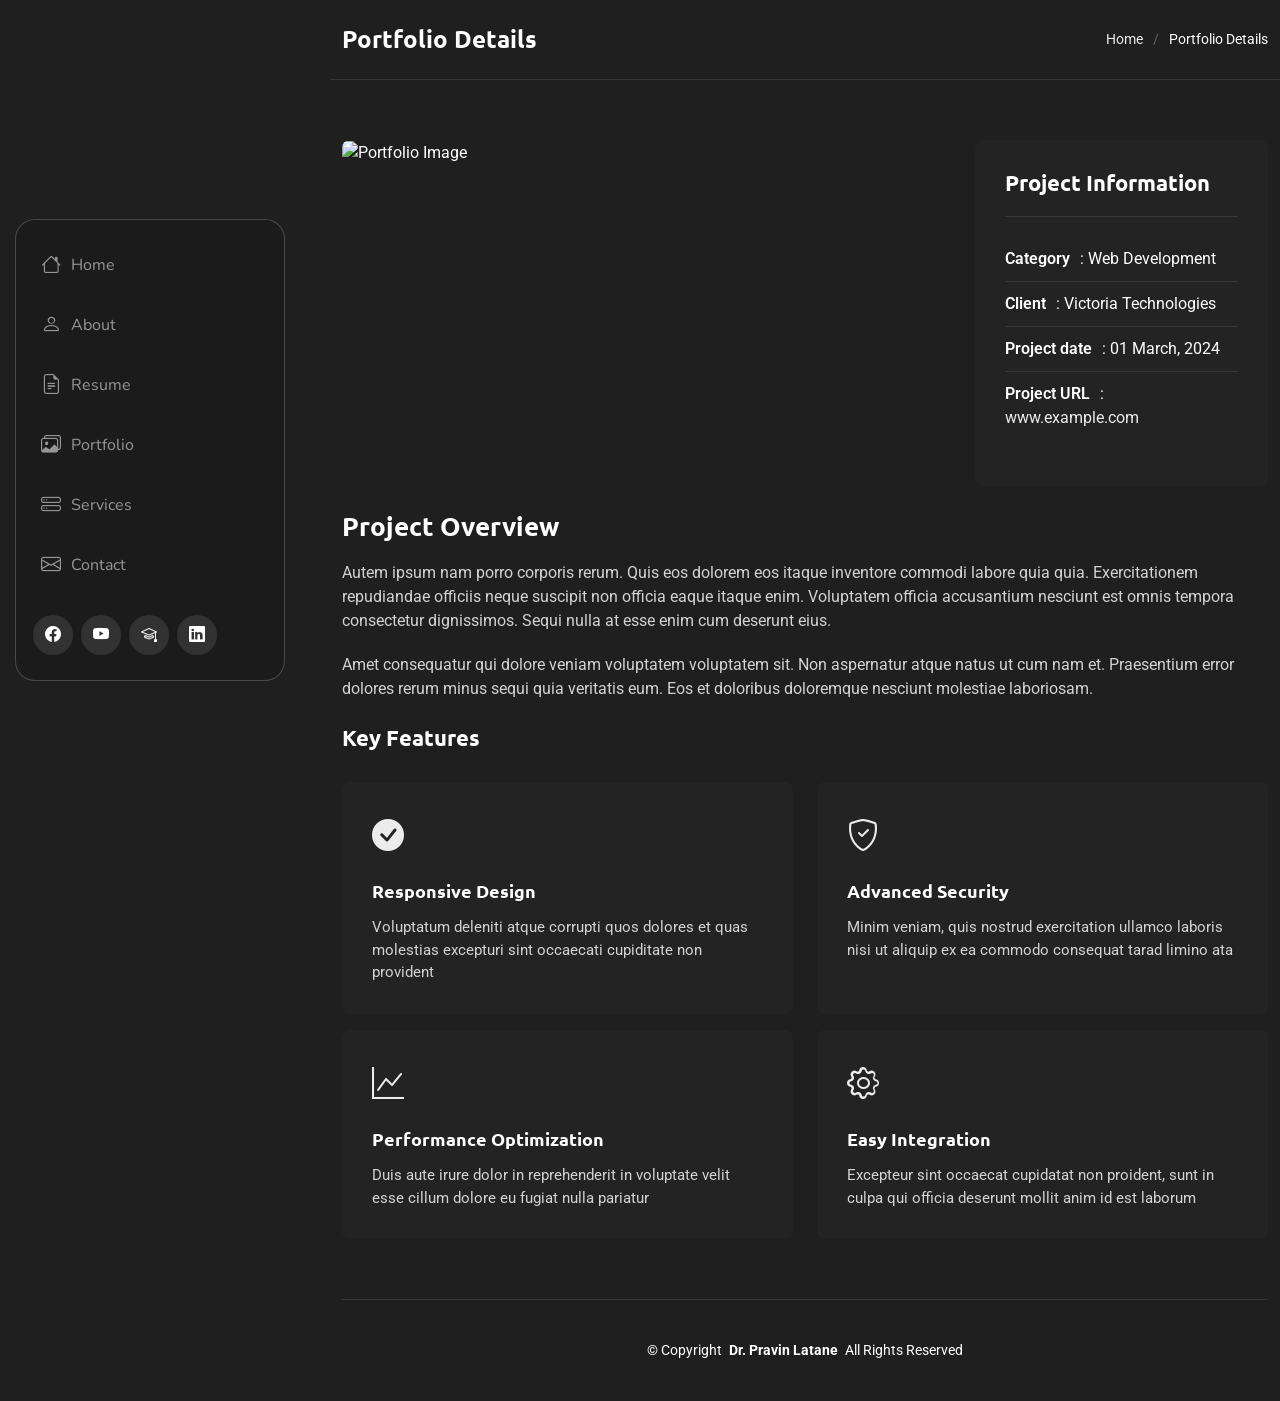
==== commit 6a21111e: "footer and social links" ====
--- a/portfolio-details.html
+++ b/portfolio-details.html
@@ -54,7 +54,7 @@
       </nav>
 
       <div class="social-links text-center">
-        <a href="#" class="twitter"><i class="bi bi-twitter-x"></i></a>
+        
         <a href="https://www.facebook.com/pravin.latane.3/" class="facebook"><i class="bi bi-facebook"></i></a>
         <a href="https://www.youtube.com/@pravinlatane2280/" class="youtube"><i class="bi bi-youtube"></i></a>
         <a href="https://scholar.google.com/citations?user=OIyVj9wAAAAJ&hl=en" class="google-scholar"><i class="bi bi-mortarboard"></i></a>
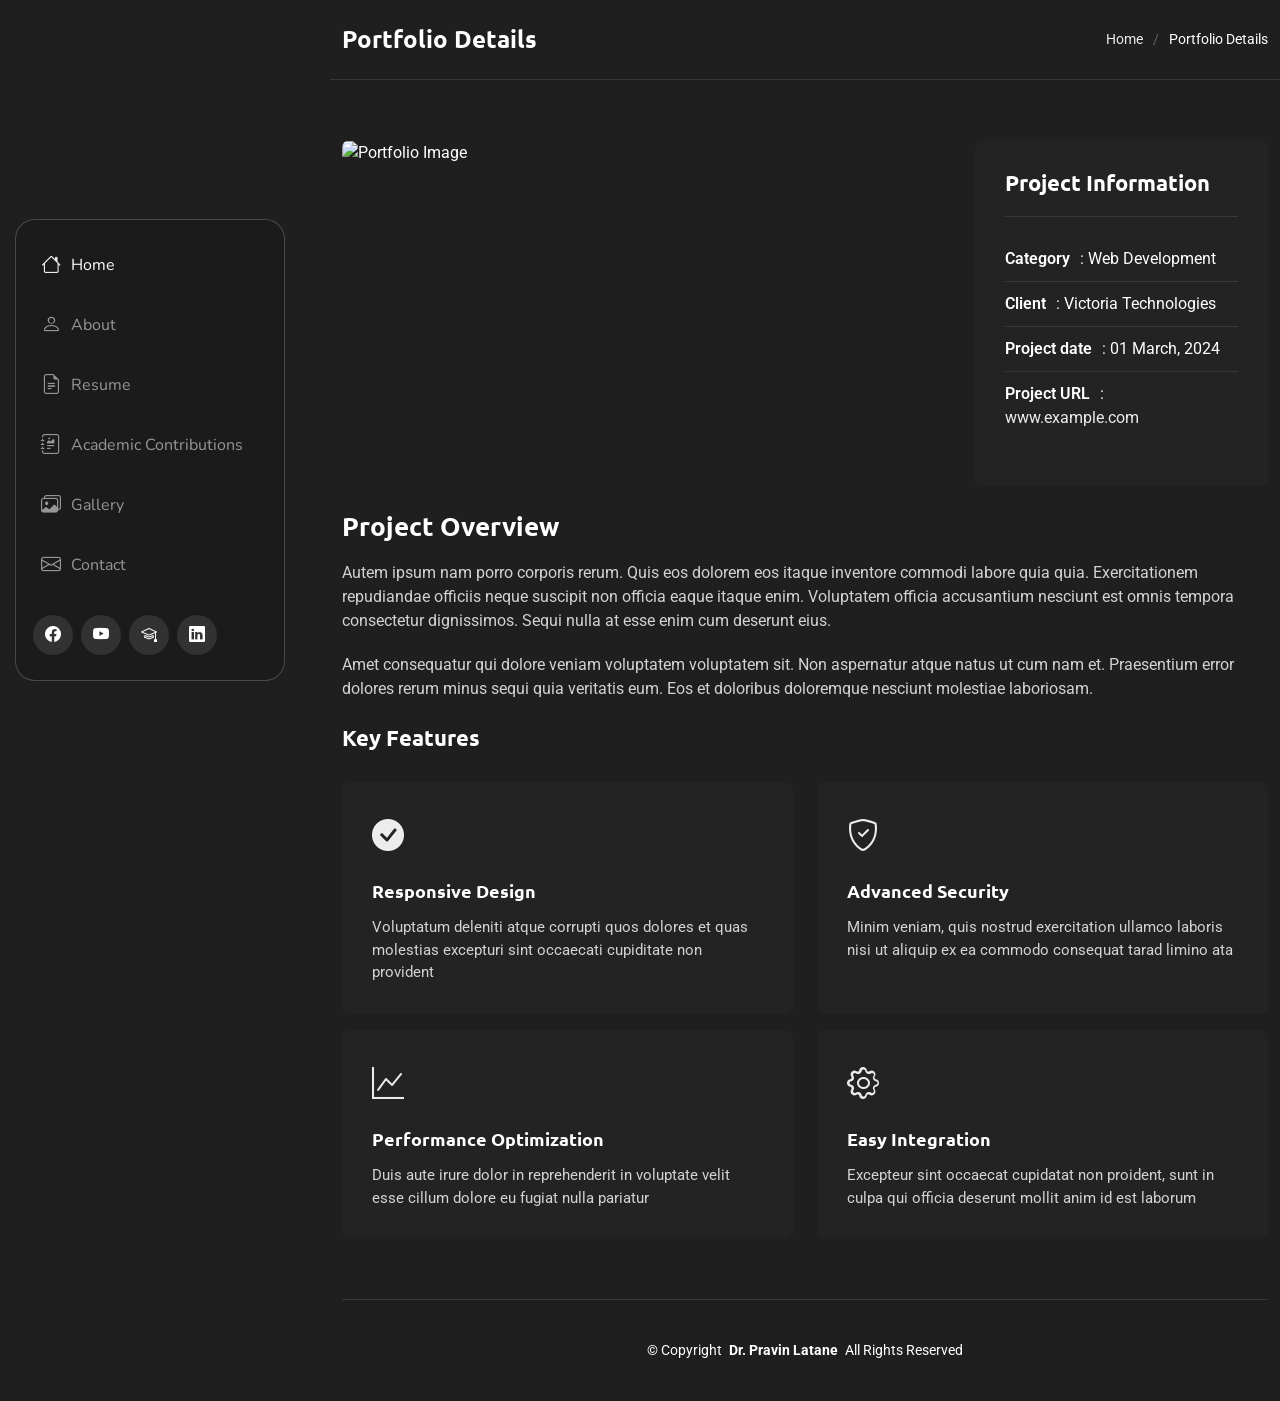
==== commit 2b74a8b2: "edit" ====
--- a/portfolio-details.html
+++ b/portfolio-details.html
@@ -9,8 +9,8 @@
   <meta name="keywords" content="">
 
   <!-- Favicons -->
-  <link href="assets/img/favicon.png" rel="icon">
-  <link href="assets/img/apple-touch-icon.png" rel="apple-touch-icon">
+  <link href="assets/img/logo.png" rel="icon">
+  <link href="assets/img/logo.png" rel="apple-touch-icon">
 
   <!-- Fonts -->
   <link href="https://fonts.googleapis.com" rel="preconnect">
@@ -27,46 +27,86 @@
   <!-- Main CSS File -->
   <link href="assets/css/main.css" rel="stylesheet">
 
-  <!-- =======================================================
-  * Template Name: SnapFolio
-  * Template URL: https://bootstrapmade.com/snapfolio-bootstrap-portfolio-template/
-  * Updated: Jul 21 2025 with Bootstrap v5.3.7
-  * Author: BootstrapMade.com
-  * License: https://bootstrapmade.com/license/
-  ======================================================== -->
+  
 </head>
 
 <body class="portfolio-details-page">
 
   <header id="header" class="header dark-background d-flex flex-column justify-content-center">
-    <i class="header-toggle d-xl-none bi bi-list"></i>
-
-    <div class="header-container d-flex flex-column align-items-start">
-      <nav id="navmenu" class="navmenu">
-        <ul>
-          <li><a href="#hero"><i class="bi bi-house navicon"></i>Home</a></li>
-          <li><a href="#about"><i class="bi bi-person navicon"></i> About</a></li>
-          <li><a href="#resume"><i class="bi bi-file-earmark-text navicon"></i> Resume</a></li>
-          <li><a href="#portfolio"><i class="bi bi-images navicon"></i> Portfolio</a></li>
-          <li><a href="#services"><i class="bi bi-hdd-stack navicon"></i> Services</a></li>
-          <li><a href="#contact"><i class="bi bi-envelope navicon"></i> Contact</a></li>
-        </ul>
-      </nav>
-
-      <div class="social-links text-center">
-        
-        <a href="https://www.facebook.com/pravin.latane.3/" class="facebook"><i class="bi bi-facebook"></i></a>
-        <a href="https://www.youtube.com/@pravinlatane2280/" class="youtube"><i class="bi bi-youtube"></i></a>
-        <a href="https://scholar.google.com/citations?user=OIyVj9wAAAAJ&hl=en" class="google-scholar"><i class="bi bi-mortarboard"></i></a>
-        <a href="https://www.linkedin.com/in/dr-pravin-latane-4ba4a150?utm_source=share_via&utm_content=profile&utm_medium=member_android" class="linkedin"><i class="bi bi-linkedin"></i></a>
-      </div>
-
-    </div>
-
-  </header>
-
-  <main class="main">
-
+
+<i class="header-toggle d-xl-none bi bi-list"></i>
+
+<div class="header-container d-flex flex-column align-items-start">
+
+<nav id="navmenu" class="navmenu">
+
+<ul>
+
+<li>
+<a href="#hero" class="active">
+<i class="bi bi-house navicon"></i> Home
+</a>
+</li>
+
+<li>
+<a href="#about">
+<i class="bi bi-person navicon"></i> About
+</a>
+</li>
+
+<li>
+<a href="#resume">
+<i class="bi bi-file-earmark-text navicon"></i> Resume
+</a>
+</li>
+
+<li>
+<a href="#portfolio">
+<i class="bi bi-journal-richtext navicon"></i> Academic Contributions
+</a>
+</li>
+
+<li>
+<a href="#services">
+<i class="bi bi-images navicon"></i> Gallery
+</a>
+</li>
+
+<li>
+<a href="#contact">
+<i class="bi bi-envelope navicon"></i> Contact
+</a>
+</li>
+
+</ul>
+
+</nav>
+
+<div class="social-links text-center">
+
+<a href="https://www.facebook.com/pravin.latane.3/" target="_blank">
+<i class="bi bi-facebook"></i>
+</a>
+
+<a href="https://www.youtube.com/@pravinlatane2280/" target="_blank">
+<i class="bi bi-youtube"></i>
+</a>
+
+<a href="https://scholar.google.com/citations?user=OIyVj9wAAAAJ&hl=en" target="_blank">
+<i class="bi bi-mortarboard"></i>
+</a>
+
+<a href="https://www.linkedin.com/in/dr-pravin-latane-4ba4a150/" target="_blank">
+<i class="bi bi-linkedin"></i>
+</a>
+
+</div>
+
+</div>
+
+</header>
+
+<main class="main">
     <!-- Page Title -->
     <div class="page-title dark-background">
       <div class="container d-lg-flex justify-content-between align-items-center">
--- a/assets/css/main.css
+++ b/assets/css/main.css
@@ -2552,6 +2552,44 @@
 /*--------------------------------------------------------------
 # Starter Section Section
 --------------------------------------------------------------*/
-.starter-section {
-  /* Add your styles here */
+
+.skill-list {
+  list-style: none;
+  padding-left: 0;
+}
+
+.skill-list li {
+  padding: 6px 0;
+  border-bottom: 1px solid #eee;
+  font-size: 15px;
+}
+
+.skills-category h3 {
+  margin-bottom: 15px;
+  font-weight: 600;
+}
+.info-item a{
+text-decoration: none;
+color: inherit;
+}
+
+.info-item a:hover{
+color:#0d6efd;
+}
+
+.contact-form .form-control{
+padding:12px;
+border-radius:6px;
+}
+
+.contact-form button{
+padding:10px 25px;
+}
+.contact-info a{
+text-decoration:none;
+color:inherit;
+}
+
+.contact-info a:hover{
+color:#0d6efd;
 }
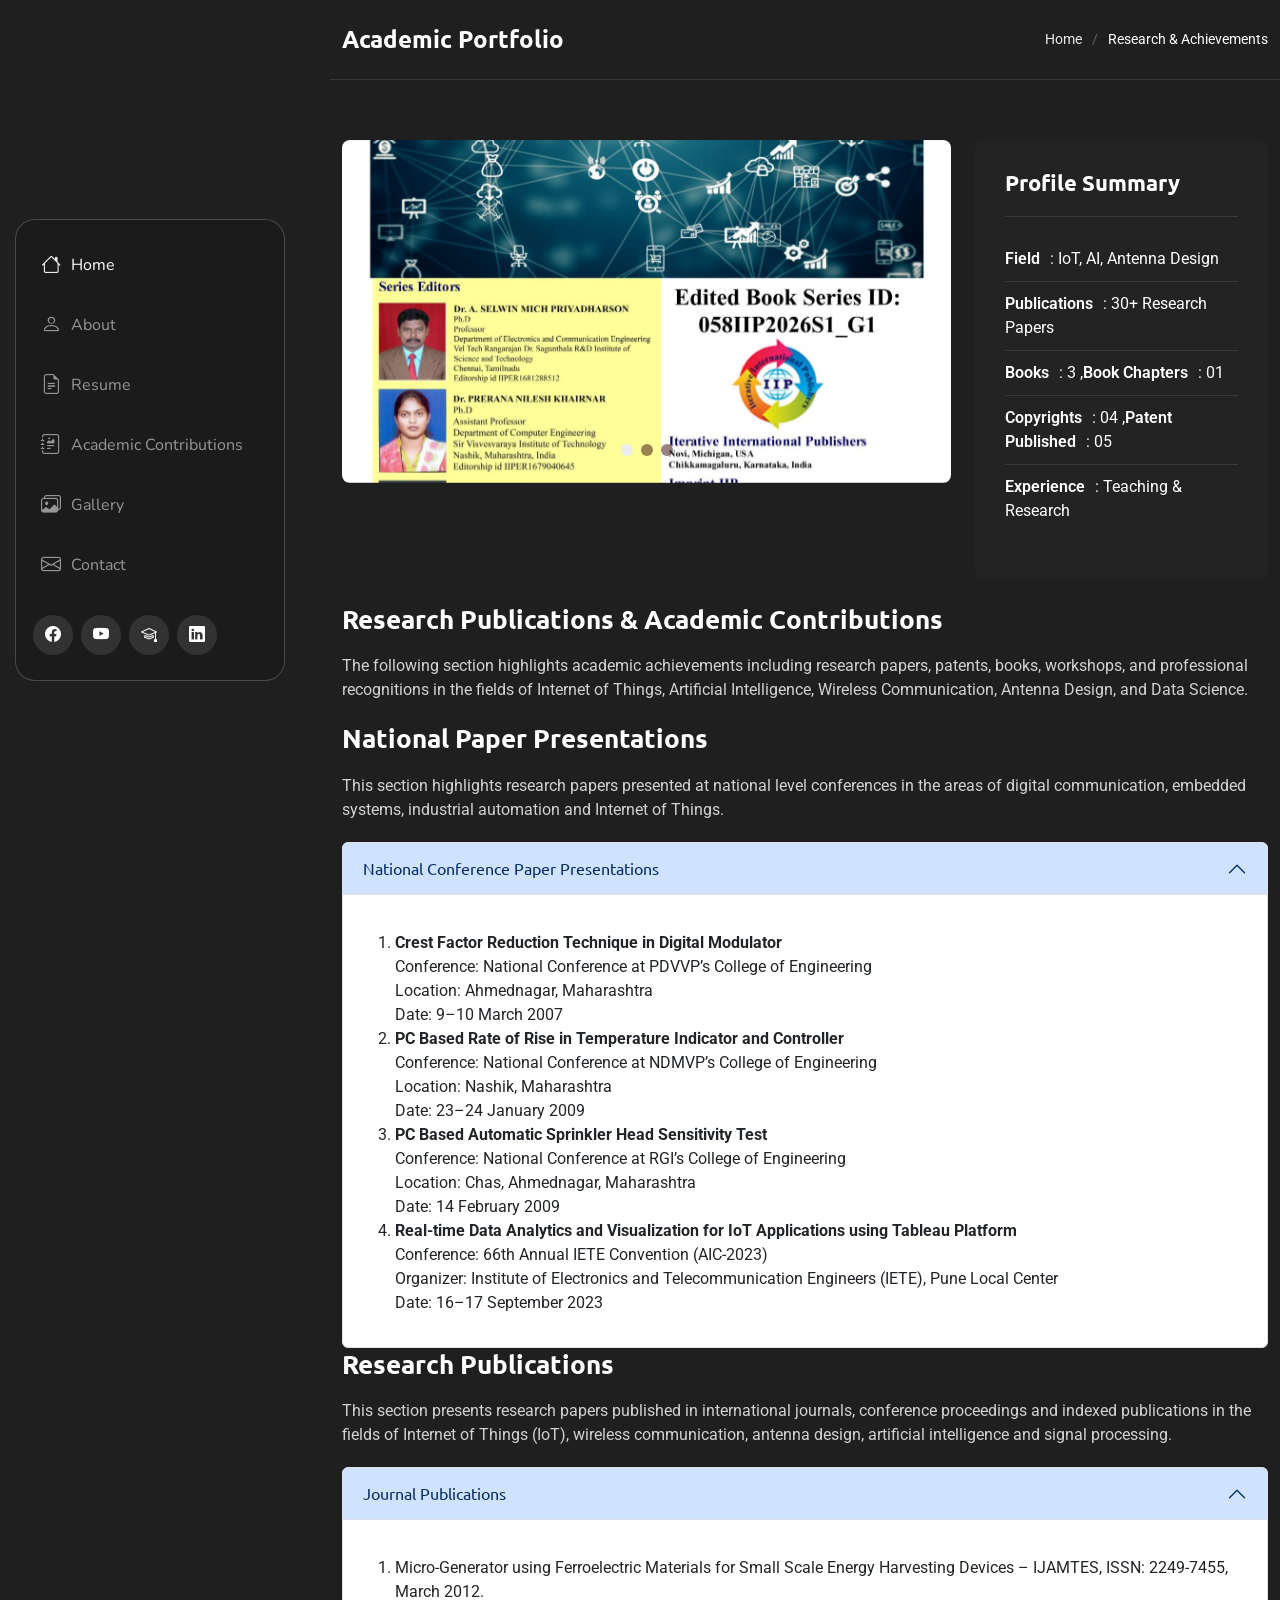
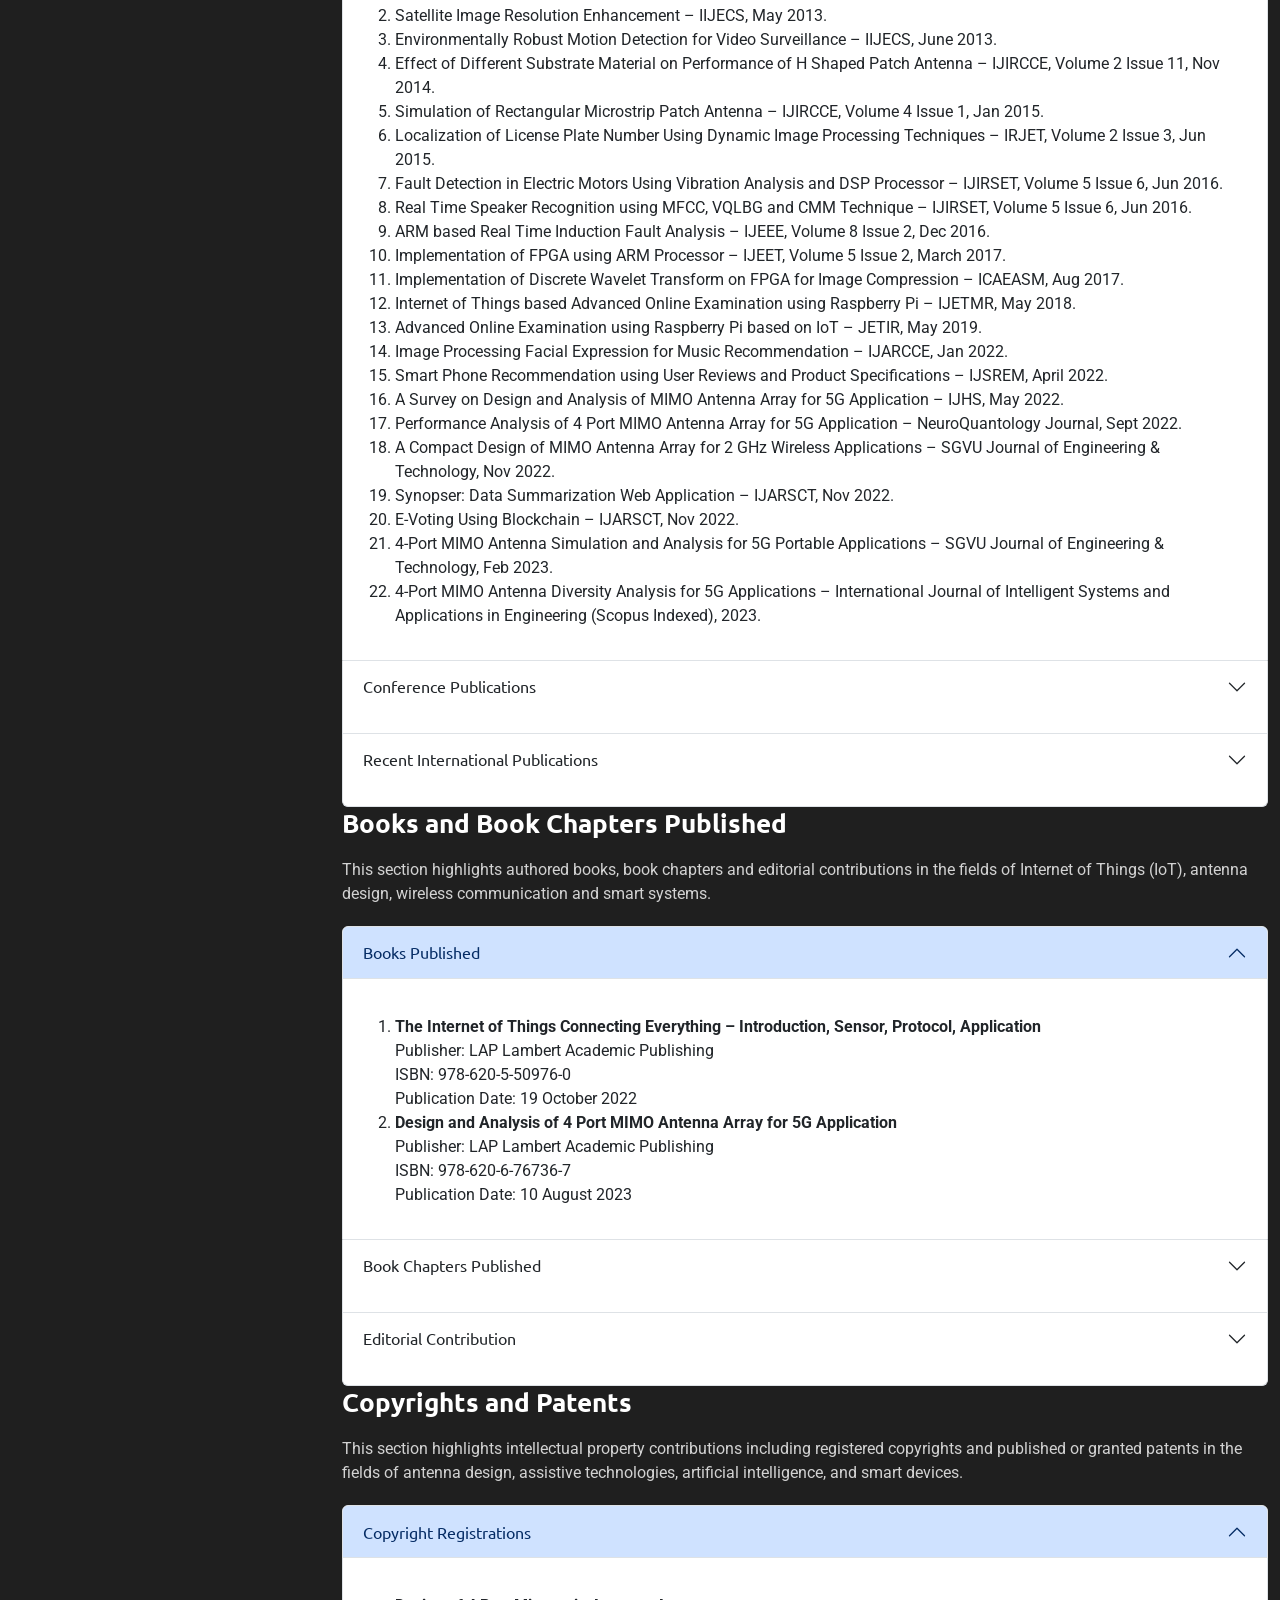
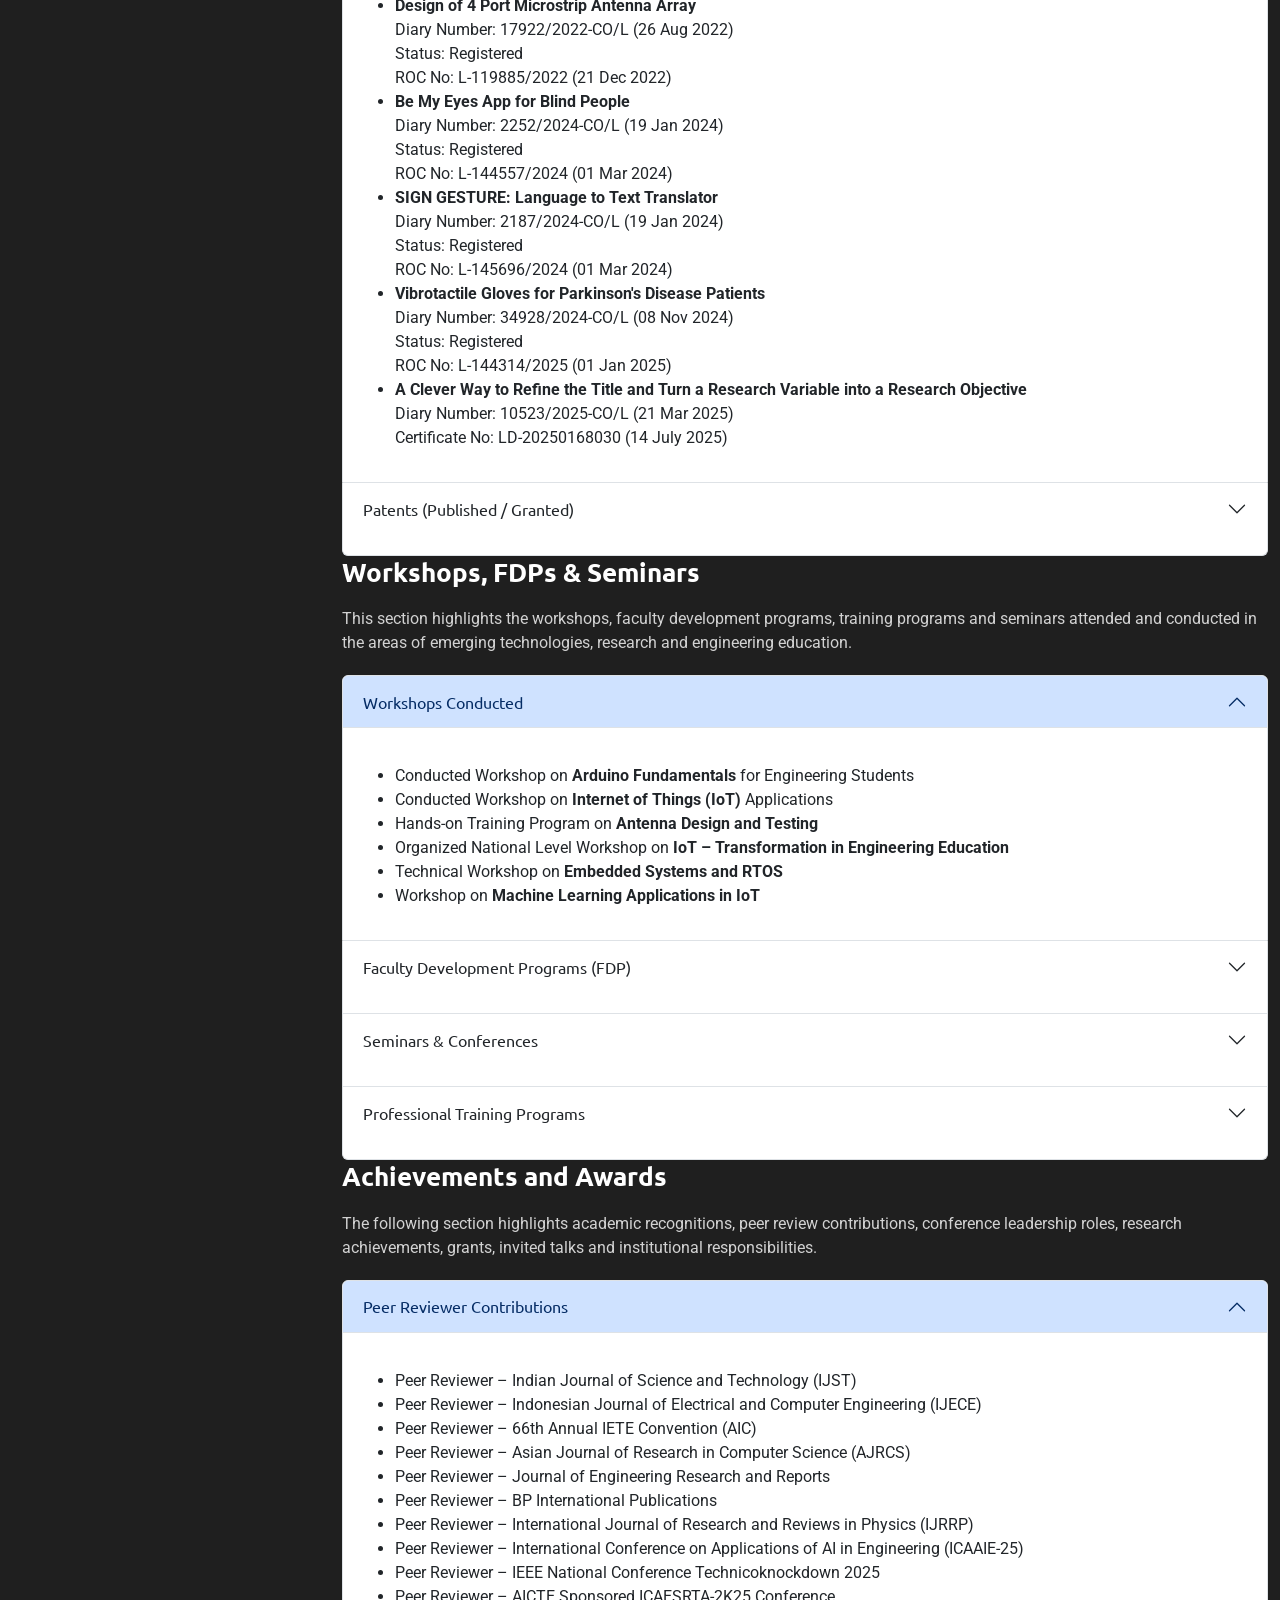
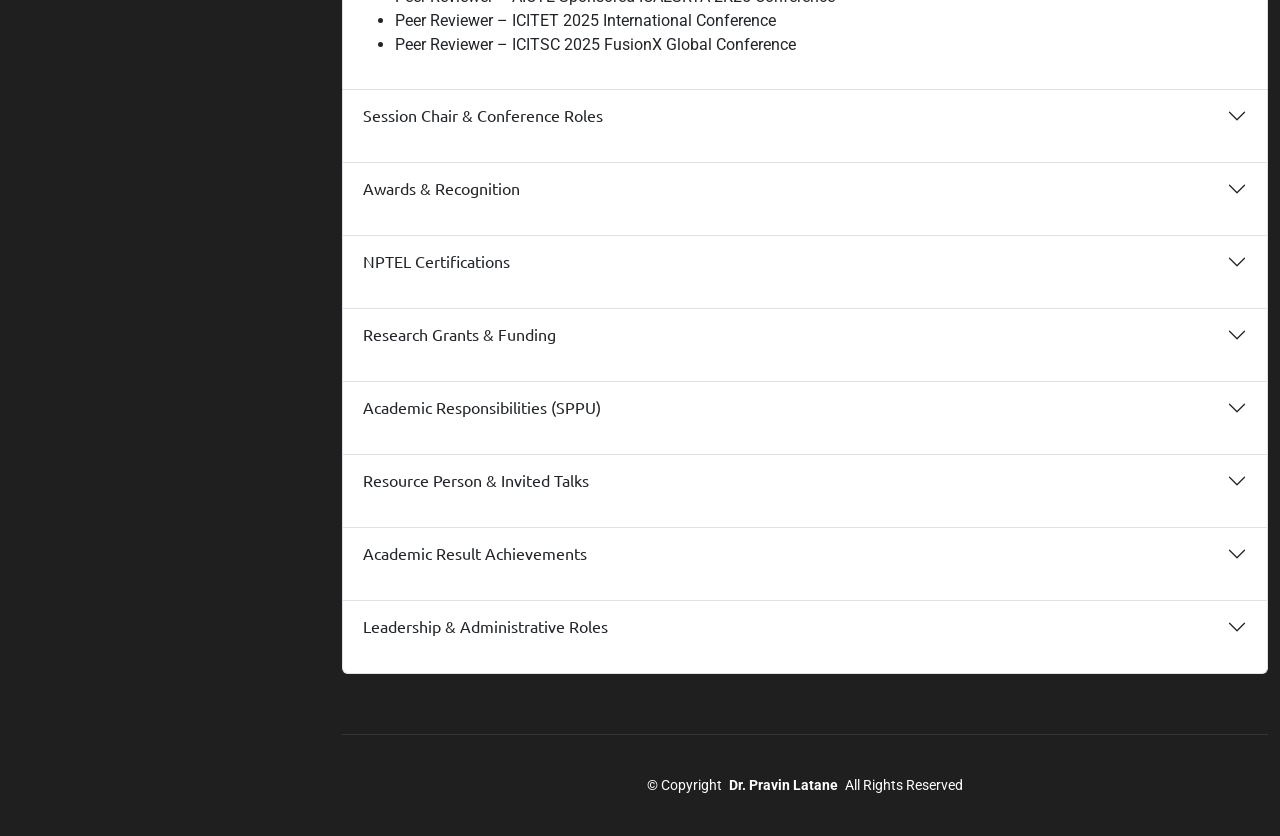
==== commit 84eb34eb: "Portfolio-details1" ====
--- a/portfolio-details.html
+++ b/portfolio-details.html
@@ -107,132 +107,966 @@
 </header>
 
 <main class="main">
-    <!-- Page Title -->
-    <div class="page-title dark-background">
-      <div class="container d-lg-flex justify-content-between align-items-center">
-        <h1 class="mb-2 mb-lg-0">Portfolio Details</h1>
-        <nav class="breadcrumbs">
-          <ol>
-            <li><a href="index.html">Home</a></li>
-            <li class="current">Portfolio Details</li>
-          </ol>
-        </nav>
+
+  <!-- Page Title -->
+  <div class="page-title dark-background">
+    <div class="container d-lg-flex justify-content-between align-items-center">
+      <h1 class="mb-2 mb-lg-0">Academic Portfolio</h1>
+      <nav class="breadcrumbs">
+        <ol>
+          <li><a href="index.html">Home</a></li>
+          <li class="current">Research & Achievements</li>
+        </ol>
+      </nav>
+    </div>
+  </div>
+
+  <!-- Portfolio Section -->
+  <section id="portfolio-details" class="portfolio-details section">
+
+    <div class="container" data-aos="fade-up">
+
+      <div class="row gy-4">
+
+        <!-- Image Slider -->
+        <div class="col-lg-8">
+          <div class="portfolio-details-slider swiper init-swiper">
+
+            <script type="application/json" class="swiper-config">
+              {
+                "loop": true,
+                "speed": 600,
+                "autoplay": { "delay": 4000 },
+                "slidesPerView": "auto",
+                "pagination": {
+                  "el": ".swiper-pagination",
+                  "type": "bullets",
+                  "clickable": true
+                }
+              }
+            </script>
+
+            <div class="swiper-wrapper">
+
+              <div class="swiper-slide">
+                <img src="assets/img/portfolio/event7.png" class="img-fluid">
+              </div>
+
+              <div class="swiper-slide">
+                <img src="assets/img/portfolio/event8.png" class="img-fluid">
+              </div>
+
+              <div class="swiper-slide">
+                <img src="assets/img/portfolio/event9.png" class="img-fluid">
+              </div>
+
+            </div>
+
+            <div class="swiper-pagination"></div>
+
+          </div>
+        </div>
+
+        <!-- Info -->
+        <div class="col-lg-4">
+          <div class="portfolio-info">
+            <h3>Profile Summary</h3>
+            <ul>
+              <li><strong>Field</strong>: IoT, AI, Antenna Design</li>
+              <li><strong>Publications</strong>: 30+ Research Papers</li>
+              <li><strong>Books</strong>: 3 ,<strong>Book Chapters</strong>: 01</li>
+              <li><strong>Copyrights</strong>: 04 ,<strong>Patent Published</strong>: 05</li>
+              <li><strong>Experience</strong>: Teaching & Research</li>
+            </ul>
+          </div>
+        </div>
+
+        <!-- Description -->
+        <div class="col-lg-12">
+
+          <div class="portfolio-description">
+
+            <h2>Research Publications & Academic Contributions</h2>
+
+            <p>
+              The following section highlights academic achievements including research papers,
+              patents, books, workshops, and professional recognitions in the fields of
+              Internet of Things, Artificial Intelligence, Wireless Communication,
+              Antenna Design, and Data Science.
+            </p>
+
+            <!-- National Papers -->
+            <div class="portfolio-description">
+
+<h2>National Paper Presentations</h2>
+
+<p>
+This section highlights research papers presented at national
+level conferences in the areas of digital communication,
+embedded systems, industrial automation and Internet of Things.
+</p>
+
+<div class="accordion" id="nationalPaperAccordion">
+
+<div class="accordion-item">
+
+<h2 class="accordion-header">
+<button class="accordion-button" type="button" data-bs-toggle="collapse" data-bs-target="#nationalpapers">
+National Conference Paper Presentations
+</button>
+</h2>
+
+<div id="nationalpapers" class="accordion-collapse collapse show" data-bs-parent="#nationalPaperAccordion">
+
+<div class="accordion-body">
+
+<ol>
+
+<li>
+<strong>Crest Factor Reduction Technique in Digital Modulator</strong><br>
+Conference: National Conference at PDVVP’s College of Engineering<br>
+Location: Ahmednagar, Maharashtra<br>
+Date: 9–10 March 2007
+</li>
+
+<li>
+<strong>PC Based Rate of Rise in Temperature Indicator and Controller</strong><br>
+Conference: National Conference at NDMVP’s College of Engineering<br>
+Location: Nashik, Maharashtra<br>
+Date: 23–24 January 2009
+</li>
+
+<li>
+<strong>PC Based Automatic Sprinkler Head Sensitivity Test</strong><br>
+Conference: National Conference at RGI’s College of Engineering<br>
+Location: Chas, Ahmednagar, Maharashtra<br>
+Date: 14 February 2009
+</li>
+
+<li>
+<strong>Real-time Data Analytics and Visualization for IoT Applications using Tableau Platform</strong><br>
+Conference: 66th Annual IETE Convention (AIC-2023)<br>
+Organizer: Institute of Electronics and Telecommunication Engineers (IETE), Pune Local Center<br>
+Date: 16–17 September 2023
+</li>
+
+</ol>
+
+</div>
+
+</div>
+
+</div>
+
+</div>
+
+</div>
+
+            <!-- International Papers -->
+            <div class="portfolio-description">
+
+<h2>Research Publications</h2>
+
+<p>
+This section presents research papers published in international journals,
+conference proceedings and indexed publications in the fields of Internet
+of Things (IoT), wireless communication, antenna design, artificial
+intelligence and signal processing.
+</p>
+
+<div class="accordion" id="publicationAccordion">
+
+<!-- Journal Publications -->
+<div class="accordion-item">
+<h2 class="accordion-header">
+<button class="accordion-button" type="button" data-bs-toggle="collapse" data-bs-target="#journals">
+Journal Publications
+</button>
+</h2>
+
+<div id="journals" class="accordion-collapse collapse show" data-bs-parent="#publicationAccordion">
+<div class="accordion-body">
+
+<ol>
+
+<li>Micro-Generator using Ferroelectric Materials for Small Scale Energy Harvesting Devices – IJAMTES, ISSN: 2249-7455, March 2012.</li>
+
+<li>Satellite Image Resolution Enhancement – IIJECS, May 2013.</li>
+
+<li>Environmentally Robust Motion Detection for Video Surveillance – IIJECS, June 2013.</li>
+
+<li>Effect of Different Substrate Material on Performance of H Shaped Patch Antenna – IJIRCCE, Volume 2 Issue 11, Nov 2014.</li>
+
+<li>Simulation of Rectangular Microstrip Patch Antenna – IJIRCCE, Volume 4 Issue 1, Jan 2015.</li>
+
+<li>Localization of License Plate Number Using Dynamic Image Processing Techniques – IRJET, Volume 2 Issue 3, Jun 2015.</li>
+
+<li>Fault Detection in Electric Motors Using Vibration Analysis and DSP Processor – IJIRSET, Volume 5 Issue 6, Jun 2016.</li>
+
+<li>Real Time Speaker Recognition using MFCC, VQLBG and CMM Technique – IJIRSET, Volume 5 Issue 6, Jun 2016.</li>
+
+<li>ARM based Real Time Induction Fault Analysis – IJEEE, Volume 8 Issue 2, Dec 2016.</li>
+
+<li>Implementation of FPGA using ARM Processor – IJEET, Volume 5 Issue 2, March 2017.</li>
+
+<li>Implementation of Discrete Wavelet Transform on FPGA for Image Compression – ICAEASM, Aug 2017.</li>
+
+<li>Internet of Things based Advanced Online Examination using Raspberry Pi – IJETMR, May 2018.</li>
+
+<li>Advanced Online Examination using Raspberry Pi based on IoT – JETIR, May 2019.</li>
+
+<li>Image Processing Facial Expression for Music Recommendation – IJARCCE, Jan 2022.</li>
+
+<li>Smart Phone Recommendation using User Reviews and Product Specifications – IJSREM, April 2022.</li>
+
+<li>A Survey on Design and Analysis of MIMO Antenna Array for 5G Application – IJHS, May 2022.</li>
+
+<li>Performance Analysis of 4 Port MIMO Antenna Array for 5G Application – NeuroQuantology Journal, Sept 2022.</li>
+
+<li>A Compact Design of MIMO Antenna Array for 2 GHz Wireless Applications – SGVU Journal of Engineering & Technology, Nov 2022.</li>
+
+<li>Synopser: Data Summarization Web Application – IJARSCT, Nov 2022.</li>
+
+<li>E-Voting Using Blockchain – IJARSCT, Nov 2022.</li>
+
+<li>4-Port MIMO Antenna Simulation and Analysis for 5G Portable Applications – SGVU Journal of Engineering & Technology, Feb 2023.</li>
+
+<li>4-Port MIMO Antenna Diversity Analysis for 5G Applications – International Journal of Intelligent Systems and Applications in Engineering (Scopus Indexed), 2023.</li>
+
+</ol>
+
+</div>
+</div>
+</div>
+
+<!-- Conference Publications -->
+<div class="accordion-item">
+<h2 class="accordion-header">
+<button class="accordion-button collapsed" type="button" data-bs-toggle="collapse" data-bs-target="#conference">
+Conference Publications
+</button>
+</h2>
+
+<div id="conference" class="accordion-collapse collapse" data-bs-parent="#publicationAccordion">
+<div class="accordion-body">
+
+<ol>
+
+<li>Implementation of Low Power Nine Axis Sensor for AHRS using Direction Cosine Matrix Algorithm – ICDSIP, March 2017.</li>
+
+<li>A Review on Enabling 5G in India – ICAETBM 2022, NMIET Talegaon, Pune.</li>
+
+<li>Simulation and Analysis of MIMO Antenna Array for 5G Application – ICAETBM 2022, SCOE Kopargaon.</li>
+
+<li>4-Port MIMO Antenna Simulation and Analysis for 5G Portable Applications – National Conference TMRI 2022, SGVU Jaipur.</li>
+
+<li>4-Port MIMO Antenna Simulation and Analysis for Improved FBR in 5G Portable Applications – ICRTET 2023, Pune.</li>
+
+<li>Synopser – Text Summarization Web Application – AIMTMREF 2023, SKNSITS Lonavala.</li>
+
+</ol>
+
+</div>
+</div>
+</div>
+
+<!-- International Indexed Publications -->
+<div class="accordion-item">
+<h2 class="accordion-header">
+<button class="accordion-button collapsed" type="button" data-bs-toggle="collapse" data-bs-target="#international">
+Recent International Publications
+</button>
+</h2>
+
+<div id="international" class="accordion-collapse collapse" data-bs-parent="#publicationAccordion">
+<div class="accordion-body">
+
+<ol>
+
+<li>Real-time Data Visualization for IoT Applications using Tableau Platform – IEEE International Conference on Emerging Smart Computing and Informatics (ESCI), Pune, 2024.</li>
+
+<li>Real-Time Data Visualization for IoT Applications using Digital Twin Technology – International Conference on Computational Intelligence & IoT (ICCIIOT), Pakistan, Dec 2024.</li>
+
+<li>NLP-Based Semantic Signature Analysis for Alzheimer’s Detection in Clinical Records – Asia Pacific Conference on Innovation in Technology (APCIT-2025), Mysuru.</li>
+
+</ol>
+
+</div>
+</div>
+</div>
+
+</div>
+
+</div>
+<!-- Books Published -->
+<div class="portfolio-description">
+
+<h2>Books and Book Chapters Published</h2>
+
+<p>
+This section highlights authored books, book chapters and editorial
+contributions in the fields of Internet of Things (IoT), antenna design,
+wireless communication and smart systems.
+</p>
+
+<div class="accordion" id="booksAccordion">
+
+<!-- Books -->
+<div class="accordion-item">
+
+<h2 class="accordion-header">
+<button class="accordion-button" type="button" data-bs-toggle="collapse" data-bs-target="#books">
+Books Published
+</button>
+</h2>
+
+<div id="books" class="accordion-collapse collapse show" data-bs-parent="#booksAccordion">
+
+<div class="accordion-body">
+
+<ol>
+
+<li>
+<strong>The Internet of Things Connecting Everything – Introduction, Sensor, Protocol, Application</strong><br>
+Publisher: LAP Lambert Academic Publishing<br>
+ISBN: 978-620-5-50976-0<br>
+Publication Date: 19 October 2022
+</li>
+
+<li>
+<strong>Design and Analysis of 4 Port MIMO Antenna Array for 5G Application</strong><br>
+Publisher: LAP Lambert Academic Publishing<br>
+ISBN: 978-620-6-76736-7<br>
+Publication Date: 10 August 2023
+</li>
+
+</ol>
+
+</div>
+</div>
+</div>
+
+<!-- Book Chapters -->
+<div class="accordion-item">
+
+<h2 class="accordion-header">
+<button class="accordion-button collapsed" type="button" data-bs-toggle="collapse" data-bs-target="#bookchapters">
+Book Chapters Published
+</button>
+</h2>
+
+<div id="bookchapters" class="accordion-collapse collapse" data-bs-parent="#booksAccordion">
+
+<div class="accordion-body">
+
+<ol>
+
+<li>
+<strong>Practical and Innovative Applications of IoT & IoT Networks – Smart Home</strong><br>
+Book Title: Futuristic Trends in IoT<br>
+Series: IIP Series, Volume 3<br>
+Pages: 47–58<br>
+Publication Date: May 2024<br>
+e-ISBN: 978-93-6252-172-9
+</li>
+
+</ol>
+
+</div>
+
+</div>
+</div>
+
+<!-- Editorial Contribution -->
+<div class="accordion-item">
+
+<h2 class="accordion-header">
+<button class="accordion-button collapsed" type="button" data-bs-toggle="collapse" data-bs-target="#editorial">
+Editorial Contribution
+</button>
+</h2>
+
+<div id="editorial" class="accordion-collapse collapse" data-bs-parent="#booksAccordion">
+
+<div class="accordion-body">
+
+<ul>
+
+<li>
+<strong>Book Chapter Editor</strong><br>
+Book Series ID: 058IIP2026S1_G1<br>
+Book Title: <em>Advances in Sensors and Internet of Things: Smart System, Connectivity and Applications</em><br>
+Volume: 06 (2026)<br>
+Publisher: Iterative International Publisher, Karnataka
+</li>
+
+</ul>
+
+</div>
+
+</div>
+</div>
+
+</div>
+
+</div>
+            <!-- Patents -->
+            <div class="portfolio-description">
+
+<h2>Copyrights and Patents</h2>
+
+<p>
+This section highlights intellectual property contributions including
+registered copyrights and published or granted patents in the
+fields of antenna design, assistive technologies, artificial intelligence,
+and smart devices.
+</p>
+
+<div class="accordion" id="patentAccordion">
+
+<!-- Copyright Section -->
+<div class="accordion-item">
+<h2 class="accordion-header">
+<button class="accordion-button" type="button" data-bs-toggle="collapse" data-bs-target="#copyright">
+Copyright Registrations
+</button>
+</h2>
+
+<div id="copyright" class="accordion-collapse collapse show" data-bs-parent="#patentAccordion">
+<div class="accordion-body">
+
+<ul>
+
+<li>
+<strong>Design of 4 Port Microstrip Antenna Array</strong><br>
+Diary Number: 17922/2022-CO/L (26 Aug 2022)<br>
+Status: Registered<br>
+ROC No: L-119885/2022 (21 Dec 2022)
+</li>
+
+<li>
+<strong>Be My Eyes App for Blind People</strong><br>
+Diary Number: 2252/2024-CO/L (19 Jan 2024)<br>
+Status: Registered<br>
+ROC No: L-144557/2024 (01 Mar 2024)
+</li>
+
+<li>
+<strong>SIGN GESTURE: Language to Text Translator</strong><br>
+Diary Number: 2187/2024-CO/L (19 Jan 2024)<br>
+Status: Registered<br>
+ROC No: L-145696/2024 (01 Mar 2024)
+</li>
+
+<li>
+<strong>Vibrotactile Gloves for Parkinson's Disease Patients</strong><br>
+Diary Number: 34928/2024-CO/L (08 Nov 2024)<br>
+Status: Registered<br>
+ROC No: L-144314/2025 (01 Jan 2025)
+</li>
+
+<li>
+<strong>A Clever Way to Refine the Title and Turn a Research Variable into a Research Objective</strong><br>
+Diary Number: 10523/2025-CO/L (21 Mar 2025)<br>
+Certificate No: LD-20250168030 (14 July 2025)
+</li>
+
+</ul>
+
+</div>
+</div>
+</div>
+
+<!-- Patent Section -->
+<div class="accordion-item">
+<h2 class="accordion-header">
+<button class="accordion-button collapsed" type="button" data-bs-toggle="collapse" data-bs-target="#patents">
+Patents (Published / Granted)
+</button>
+</h2>
+
+<div id="patents" class="accordion-collapse collapse" data-bs-parent="#patentAccordion">
+<div class="accordion-body">
+
+<ul>
+
+<li>
+<strong>Design of 4 Port MIMO Antenna Array for 5G Application</strong><br>
+Type: Utility Patent (Published)<br>
+Application Number: 202321025187<br>
+Filed: 03 Apr 2023 (2:29 PM)<br>
+Publication Date: 05 May 2023
+</li>
+
+<li>
+<strong>Wearable Smart Shoes</strong><br>
+Type: Design Patent (Granted)<br>
+Design Number: 456350-001<br>
+Granted On: 07 Aug 2025<br>
+Class: 02-04
+</li>
+
+<li>
+<strong>Portable Grid Analyzing Device</strong><br>
+Type: Design Patent (Granted)<br>
+Design Number: 467615-001<br>
+Granted On: 09 Oct 2025<br>
+Class: 10-05
+</li>
+
+<li>
+<strong>Virtual Reality Remote Visit Telepresence Device</strong><br>
+Type: Design Patent (Granted)<br>
+Design Number: 476092-001<br>
+Granted On: 08 Jan 2026<br>
+Class: 14-03
+</li>
+
+<li>
+<strong>AI Server Nanofluid Cooling Device</strong><br>
+Type: Design Patent (Granted)<br>
+Design Number: 477131-001<br>
+Granted On: 05 Feb 2026<br>
+Class: 23-04
+</li>
+
+</ul>
+
+</div>
+</div>
+</div>
+
+</div>
+
+</div>
+            <!-- Workshops -->
+            
+
+<div class="portfolio-description">
+
+<h2>Workshops, FDPs & Seminars</h2>
+
+<p>
+This section highlights the workshops, faculty development programs,
+training programs and seminars attended and conducted in the areas
+of emerging technologies, research and engineering education.
+</p>
+
+<div class="accordion" id="workshopAccordion">
+
+<!-- Workshops Conducted -->
+<div class="accordion-item">
+<h2 class="accordion-header">
+<button class="accordion-button" type="button" data-bs-toggle="collapse" data-bs-target="#conducted">
+Workshops Conducted
+</button>
+</h2>
+
+<div id="conducted" class="accordion-collapse collapse show" data-bs-parent="#workshopAccordion">
+<div class="accordion-body">
+
+<ul>
+
+<li>Conducted Workshop on <strong>Arduino Fundamentals</strong> for Engineering Students</li>
+
+<li>Conducted Workshop on <strong>Internet of Things (IoT)</strong> Applications</li>
+
+<li>Hands-on Training Program on <strong>Antenna Design and Testing</strong></li>
+
+<li>Organized National Level Workshop on <strong>IoT – Transformation in Engineering Education</strong></li>
+
+<li>Technical Workshop on <strong>Embedded Systems and RTOS</strong></li>
+
+<li>Workshop on <strong>Machine Learning Applications in IoT</strong></li>
+
+</ul>
+
+</div>
+</div>
+</div>
+
+<!-- FDP Attended -->
+<div class="accordion-item">
+<h2 class="accordion-header">
+<button class="accordion-button collapsed" type="button" data-bs-toggle="collapse" data-bs-target="#fdp">
+Faculty Development Programs (FDP)
+</button>
+</h2>
+
+<div id="fdp" class="accordion-collapse collapse" data-bs-parent="#workshopAccordion">
+<div class="accordion-body">
+
+<ul>
+
+<li>Faculty Development Program on <strong>Artificial Intelligence and Machine Learning</strong></li>
+
+<li>FDP on <strong>Internet of Things and Smart Systems</strong></li>
+
+<li>FDP on <strong>Data Science and Big Data Analytics</strong></li>
+
+<li>FDP on <strong>Industry 4.0 Technologies</strong></li>
+
+<li>FDP on <strong>Advanced Wireless Communication and 5G Technology</strong></li>
+
+<li>FDP on <strong>Research Methodology and Academic Writing</strong></li>
+
+</ul>
+
+</div>
+</div>
+</div>
+
+<!-- Seminars -->
+<div class="accordion-item">
+<h2 class="accordion-header">
+<button class="accordion-button collapsed" type="button" data-bs-toggle="collapse" data-bs-target="#seminars">
+Seminars & Conferences
+</button>
+</h2>
+
+<div id="seminars" class="accordion-collapse collapse" data-bs-parent="#workshopAccordion">
+<div class="accordion-body">
+
+<ul>
+
+<li>Participated in Seminar on <strong>Emerging Trends in Artificial Intelligence</strong></li>
+
+<li>Seminar on <strong>Smart Cities and IoT Applications</strong></li>
+
+<li>Conference on <strong>Wireless Communication and Networking</strong></li>
+
+<li>Seminar on <strong>Cyber Security and Data Privacy</strong></li>
+
+<li>Technical Seminar on <strong>5G Communication Systems</strong></li>
+
+</ul>
+
+</div>
+</div>
+</div>
+
+<!-- Training Programs -->
+<div class="accordion-item">
+<h2 class="accordion-header">
+<button class="accordion-button collapsed" type="button" data-bs-toggle="collapse" data-bs-target="#training">
+Professional Training Programs
+</button>
+</h2>
+
+<div id="training" class="accordion-collapse collapse" data-bs-parent="#workshopAccordion">
+<div class="accordion-body">
+
+<ul>
+
+<li>Industrial Training Program on <strong>Embedded Systems Development</strong></li>
+
+<li>Professional Training on <strong>Python for Data Science</strong></li>
+
+<li>Training Program on <strong>IoT System Design and Implementation</strong></li>
+
+<li>Advanced Training on <strong>Machine Learning using Python</strong></li>
+
+</ul>
+
+</div>
+</div>
+</div>
+
+</div>
+
+</div>
+
+            <!-- Achievements -->
+            <div class="portfolio-description">
+
+<h2>Achievements and Awards</h2>
+
+<p>
+The following section highlights academic recognitions, peer review
+contributions, conference leadership roles, research achievements,
+grants, invited talks and institutional responsibilities.
+</p>
+
+<div class="accordion" id="achievementAccordion">
+
+<!-- Peer Reviewer -->
+<div class="accordion-item">
+<h2 class="accordion-header">
+<button class="accordion-button" type="button" data-bs-toggle="collapse" data-bs-target="#peerreview">
+Peer Reviewer Contributions
+</button>
+</h2>
+
+<div id="peerreview" class="accordion-collapse collapse show" data-bs-parent="#achievementAccordion">
+<div class="accordion-body">
+
+<ul>
+
+<li>Peer Reviewer – Indian Journal of Science and Technology (IJST)</li>
+<li>Peer Reviewer – Indonesian Journal of Electrical and Computer Engineering (IJECE)</li>
+<li>Peer Reviewer – 66th Annual IETE Convention (AIC)</li>
+<li>Peer Reviewer – Asian Journal of Research in Computer Science (AJRCS)</li>
+<li>Peer Reviewer – Journal of Engineering Research and Reports</li>
+<li>Peer Reviewer – BP International Publications</li>
+<li>Peer Reviewer – International Journal of Research and Reviews in Physics (IJRRP)</li>
+<li>Peer Reviewer – International Conference on Applications of AI in Engineering (ICAAIE-25)</li>
+<li>Peer Reviewer – IEEE National Conference Technicoknockdown 2025</li>
+<li>Peer Reviewer – AICTE Sponsored ICAESRTA-2K25 Conference</li>
+<li>Peer Reviewer – ICITET 2025 International Conference</li>
+<li>Peer Reviewer – ICITSC 2025 FusionX Global Conference</li>
+
+</ul>
+
+</div>
+</div>
+</div>
+
+<!-- Session Chair -->
+<div class="accordion-item">
+<h2 class="accordion-header">
+<button class="accordion-button collapsed" type="button" data-bs-toggle="collapse" data-bs-target="#sessionchair">
+Session Chair & Conference Roles
+</button>
+</h2>
+
+<div id="sessionchair" class="accordion-collapse collapse" data-bs-parent="#achievementAccordion">
+<div class="accordion-body">
+
+<ul>
+
+<li>Session Chair – IEEE Global Conference on Wireless Computing and Networking (GCWCN-2025)</li>
+<li>Session Chair – IEEE International Conference for Convergence in Technology (I2CT-2024)</li>
+<li>Session Chair – International Conference AIMTREF-2025</li>
+<li>Co-Chair – cPGCON 2018 Conference at SIT Lonavala</li>
+
+</ul>
+
+</div>
+</div>
+</div>
+
+<!-- Awards -->
+<div class="accordion-item">
+<h2 class="accordion-header">
+<button class="accordion-button collapsed" type="button" data-bs-toggle="collapse" data-bs-target="#awards">
+Awards & Recognition
+</button>
+</h2>
+
+<div id="awards" class="accordion-collapse collapse" data-bs-parent="#achievementAccordion">
+<div class="accordion-body">
+
+<ul>
+
+<li>Recognized as <strong>Innovation Ambassador</strong> – MoE Innovation Cell & AICTE</li>
+
+<li><strong>Best Teacher Award</strong> – Sinhgad Institute of Technology, Lonavala (2023)</li>
+
+<li>Successfully completed <strong>PhD Viva-Voce</strong> titled
+“Design and Analysis of MIMO Antenna Array for 5G Applications”
+from Suresh Gyan Vihar University, Jaipur (2023)</li>
+
+<li>Certificate of Appreciation – HackNexus Agentic AI Hackathon with IBM Watsonx (2025)</li>
+
+</ul>
+
+</div>
+</div>
+</div>
+
+<!-- NPTEL -->
+<div class="accordion-item">
+<h2 class="accordion-header">
+<button class="accordion-button collapsed" type="button" data-bs-toggle="collapse" data-bs-target="#nptel">
+NPTEL Certifications
+</button>
+</h2>
+
+<div id="nptel" class="accordion-collapse collapse" data-bs-parent="#achievementAccordion">
+<div class="accordion-body">
+
+<ul>
+
+<li>NPTEL Elite Certificate – Demystifying Networking (2023)</li>
+
+<li>NPTEL Elite Certificate – Python for Data Science (2024)</li>
+
+<li>Top Performer Mentor – NPTEL Python for Data Science (Mentored 55 Students)</li>
+
+<li>NPTEL Elite Certificate – Industry 4.0 and Industrial IoT</li>
+
+<li>NPTEL Elite Certificate – Introduction to Internet of Things</li>
+
+<li>NPTEL Course Completed – Evolution of Air Interface towards 5G</li>
+
+</ul>
+
+</div>
+</div>
+</div>
+
+<!-- Grants -->
+<div class="accordion-item">
+<h2 class="accordion-header">
+<button class="accordion-button collapsed" type="button" data-bs-toggle="collapse" data-bs-target="#grants">
+Research Grants & Funding
+</button>
+</h2>
+
+<div id="grants" class="accordion-collapse collapse" data-bs-parent="#achievementAccordion">
+<div class="accordion-body">
+
+<ul>
+
+<li>Seed Money Grant ₹1,40,000 – Establishment of Anechoic Chamber (SIT Lonavala)</li>
+
+<li>SPPU Grant ₹2,50,000 – National Workshop on IoT: Transformation in Engineering Education</li>
+
+<li>Designed Skill-Based Training Syllabus for Antenna Design & Testing</li>
+
+<li>Published Study Material on “Internet of Things” on vSelfLearn Platform</li>
+
+</ul>
+
+</div>
+</div>
+</div>
+
+<!-- Academic Roles -->
+<div class="accordion-item">
+<h2 class="accordion-header">
+<button class="accordion-button collapsed" type="button" data-bs-toggle="collapse" data-bs-target="#academicroles">
+Academic Responsibilities (SPPU)
+</button>
+</h2>
+
+<div id="academicroles" class="accordion-collapse collapse" data-bs-parent="#achievementAccordion">
+<div class="accordion-body">
+
+<ul>
+
+<li>Chairman – Internet of Things (TE IT 2019) – SPPU</li>
+
+<li>Chairman – Internet of Things (BE IT Elective)</li>
+
+<li>Chairman – ME Project Phase I & II</li>
+
+<li>Chairman – Applied Algorithms (ME IT)</li>
+
+<li>Syllabus Setter – Information and Storage Retrieval</li>
+
+<li>Syllabus Setter – Embedded System and RTOS</li>
+
+<li>Paper Setter & Examiner – Multiple SPPU Subjects</li>
+
+</ul>
+
+</div>
+</div>
+</div>
+
+<!-- Resource Person -->
+<div class="accordion-item">
+<h2 class="accordion-header">
+<button class="accordion-button collapsed" type="button" data-bs-toggle="collapse" data-bs-target="#resourceperson">
+Resource Person & Invited Talks
+</button>
+</h2>
+
+<div id="resourceperson" class="accordion-collapse collapse" data-bs-parent="#achievementAccordion">
+<div class="accordion-body">
+
+<ul>
+
+<li>Resource Person – IETE AI & ML for IoT Program</li>
+
+<li>Guest Lecture – Internet of Things at SKNSITS</li>
+
+<li>Workshop Speaker – Arduino Fundamentals</li>
+
+<li>Faculty Orientation – Information Storage & Retrieval</li>
+
+<li>Motivational Talk – Double Diamond Innovation Approach</li>
+
+<li>Faculty Orientation – IoT Curriculum SPPU</li>
+
+</ul>
+
+</div>
+</div>
+</div>
+
+<!-- Result Achievements -->
+<div class="accordion-item">
+<h2 class="accordion-header">
+<button class="accordion-button collapsed" type="button" data-bs-toggle="collapse" data-bs-target="#results">
+Academic Result Achievements
+</button>
+</h2>
+
+<div id="results" class="accordion-collapse collapse" data-bs-parent="#achievementAccordion">
+<div class="accordion-body">
+
+<ul>
+
+<li>Multimedia Technology – 90.14% Result (SPPU)</li>
+
+<li>Data Science & Big Data Analytics – 93.33% Result</li>
+
+<li>Natural Language Processing – 90.91% Result</li>
+
+<li>Internet of Things – 100% Result</li>
+
+<li>Mini Project – 100% Result</li>
+
+<li>Embedded System Design – 100% Result</li>
+
+</ul>
+
+</div>
+</div>
+</div>
+
+<!-- Leadership -->
+<div class="accordion-item">
+<h2 class="accordion-header">
+<button class="accordion-button collapsed" type="button" data-bs-toggle="collapse" data-bs-target="#leadership">
+Leadership & Administrative Roles
+</button>
+</h2>
+
+<div id="leadership" class="accordion-collapse collapse" data-bs-parent="#achievementAccordion">
+<div class="accordion-body">
+
+<ul>
+
+<li>Appointed as <strong>Dean Academics</strong> – Dr. D. Y. Patil College of Engineering and Innovation, Pune</li>
+
+<li>Organized Copyright Drive – 50 Copyrights filed in one day</li>
+
+<li>Judge – Project Competitions at SIT & SKNSIT</li>
+
+</ul>
+
+</div>
+</div>
+</div>
+
+</div>
+
+</div>
+
+          </div>
+
+        </div>
+
       </div>
-    </div><!-- End Page Title -->
-
-    <!-- Portfolio Details Section -->
-    <section id="portfolio-details" class="portfolio-details section">
-
-      <div class="container" data-aos="fade-up" data-aos-delay="100">
-
-        <div class="row gy-4">
-
-          <div class="col-lg-8">
-            <div class="portfolio-details-slider swiper init-swiper">
-
-              <script type="application/json" class="swiper-config">
-                {
-                  "loop": true,
-                  "speed": 600,
-                  "autoplay": {
-                    "delay": 5000
-                  },
-                  "slidesPerView": "auto",
-                  "pagination": {
-                    "el": ".swiper-pagination",
-                    "type": "bullets",
-                    "clickable": true
-                  }
-                }
-              </script>
-
-              <div class="swiper-wrapper align-items-center">
-
-                <div class="swiper-slide">
-                  <img src="assets/img/portfolio/portfolio-1.webp" alt="Portfolio Image" class="img-fluid" loading="lazy">
-                </div>
-
-                <div class="swiper-slide">
-                  <img src="assets/img/portfolio/portfolio-10.webp" alt="Portfolio Image" class="img-fluid" loading="lazy">
-                </div>
-
-                <div class="swiper-slide">
-                  <img src="assets/img/portfolio/portfolio-7.webp" alt="Portfolio Image" class="img-fluid" loading="lazy">
-                </div>
-
-              </div>
-              <div class="swiper-pagination"></div>
-            </div>
-          </div>
-
-          <div class="col-lg-4">
-            <div class="portfolio-info" data-aos="fade-left" data-aos-delay="200">
-              <h3>Project Information</h3>
-              <ul>
-                <li><strong>Category</strong>: Web Development</li>
-                <li><strong>Client</strong>: Victoria Technologies</li>
-                <li><strong>Project date</strong>: 01 March, 2024</li>
-                <li><strong>Project URL</strong>: <a href="#" target="_blank">www.example.com</a></li>
-              </ul>
-            </div>
-          </div>
-
-          <div class="col-lg-12">
-            <div class="portfolio-description" data-aos="fade-up" data-aos-delay="300">
-              <h2>Project Overview</h2>
-              <p>
-                Autem ipsum nam porro corporis rerum. Quis eos dolorem eos itaque inventore commodi labore quia quia. Exercitationem repudiandae officiis neque suscipit non officia eaque itaque enim. Voluptatem officia accusantium nesciunt est omnis tempora consectetur dignissimos. Sequi nulla at esse enim cum deserunt eius.
-              </p>
-              <p>
-                Amet consequatur qui dolore veniam voluptatem voluptatem sit. Non aspernatur atque natus ut cum nam et. Praesentium error dolores rerum minus sequi quia veritatis eum. Eos et doloribus doloremque nesciunt molestiae laboriosam.
-              </p>
-
-              <div class="features mt-4">
-                <h3>Key Features</h3>
-                <div class="row gy-3">
-                  <div class="col-md-6">
-                    <div class="feature-item" data-aos="fade-up" data-aos-delay="400">
-                      <i class="bi bi-check-circle-fill"></i>
-                      <h4>Responsive Design</h4>
-                      <p>Voluptatum deleniti atque corrupti quos dolores et quas molestias excepturi sint occaecati cupiditate non provident</p>
-                    </div>
-                  </div>
-
-                  <div class="col-md-6">
-                    <div class="feature-item" data-aos="fade-up" data-aos-delay="500">
-                      <i class="bi bi-shield-check"></i>
-                      <h4>Advanced Security</h4>
-                      <p>Minim veniam, quis nostrud exercitation ullamco laboris nisi ut aliquip ex ea commodo consequat tarad limino ata</p>
-                    </div>
-                  </div>
-
-                  <div class="col-md-6">
-                    <div class="feature-item" data-aos="fade-up" data-aos-delay="600">
-                      <i class="bi bi-graph-up"></i>
-                      <h4>Performance Optimization</h4>
-                      <p>Duis aute irure dolor in reprehenderit in voluptate velit esse cillum dolore eu fugiat nulla pariatur</p>
-                    </div>
-                  </div>
-
-                  <div class="col-md-6">
-                    <div class="feature-item" data-aos="fade-up" data-aos-delay="700">
-                      <i class="bi bi-gear"></i>
-                      <h4>Easy Integration</h4>
-                      <p>Excepteur sint occaecat cupidatat non proident, sunt in culpa qui officia deserunt mollit anim id est laborum</p>
-                    </div>
-                  </div>
-                </div>
-              </div>
-            </div>
-          </div>
-
-        </div>
-
-      </div>
-
-    </section><!-- /Portfolio Details Section -->
-
-  </main>
+
+    </div>
+
+  </section>
+
+</main>
 
   <footer id="footer" class="footer position-relative">
 
--- a/assets/css/main.css
+++ b/assets/css/main.css
@@ -1139,6 +1139,11 @@
   }
 }
 
+.stats-item span {
+  display: inline-block;
+  font-size: 36px;
+  font-weight: 700;
+}
 .stats .stats-item {
   background: linear-gradient(135deg, color-mix(in srgb, var(--surface-color), transparent 5%), var(--surface-color));
   border-radius: 15px;
@@ -1207,7 +1212,7 @@
 }
 
 .stats .stats-item span {
-  display: block;
+  display: inline;
   font-size: 48px;
   font-weight: 700;
   color: var(--heading-color);
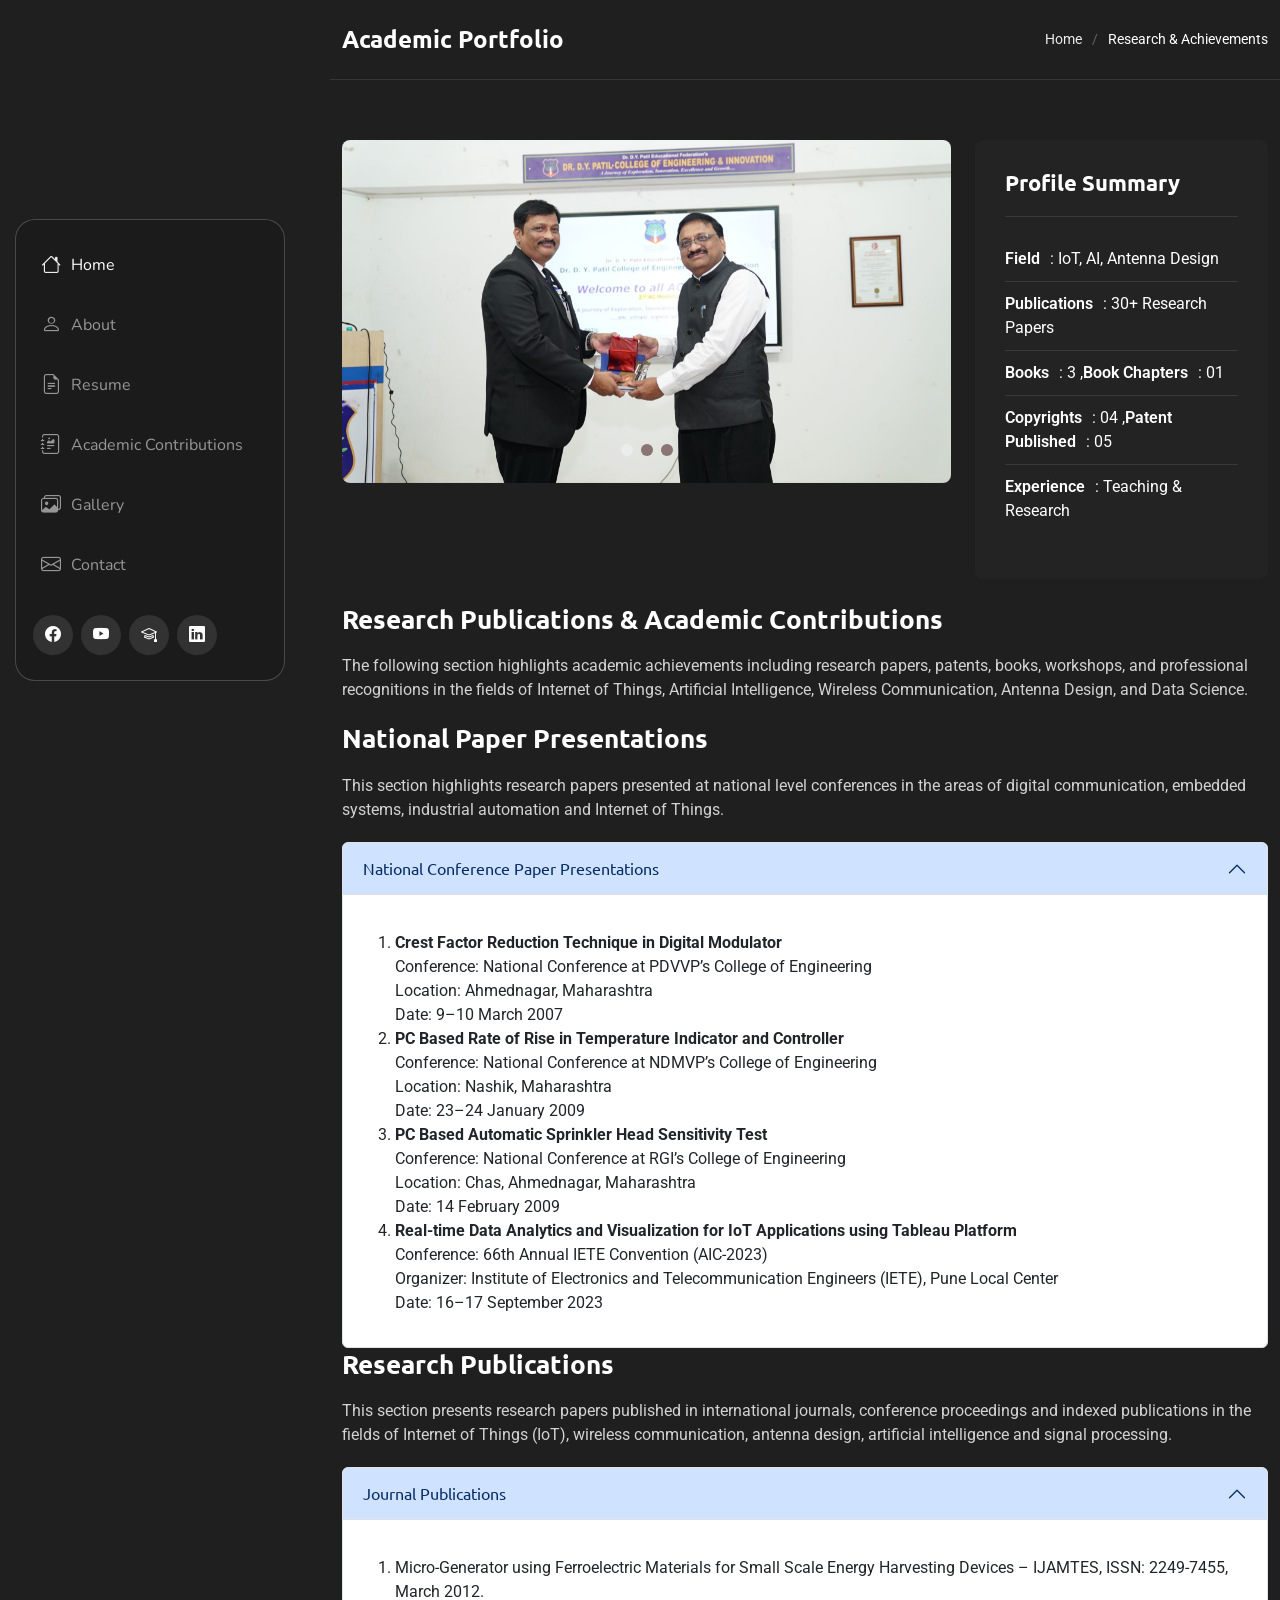
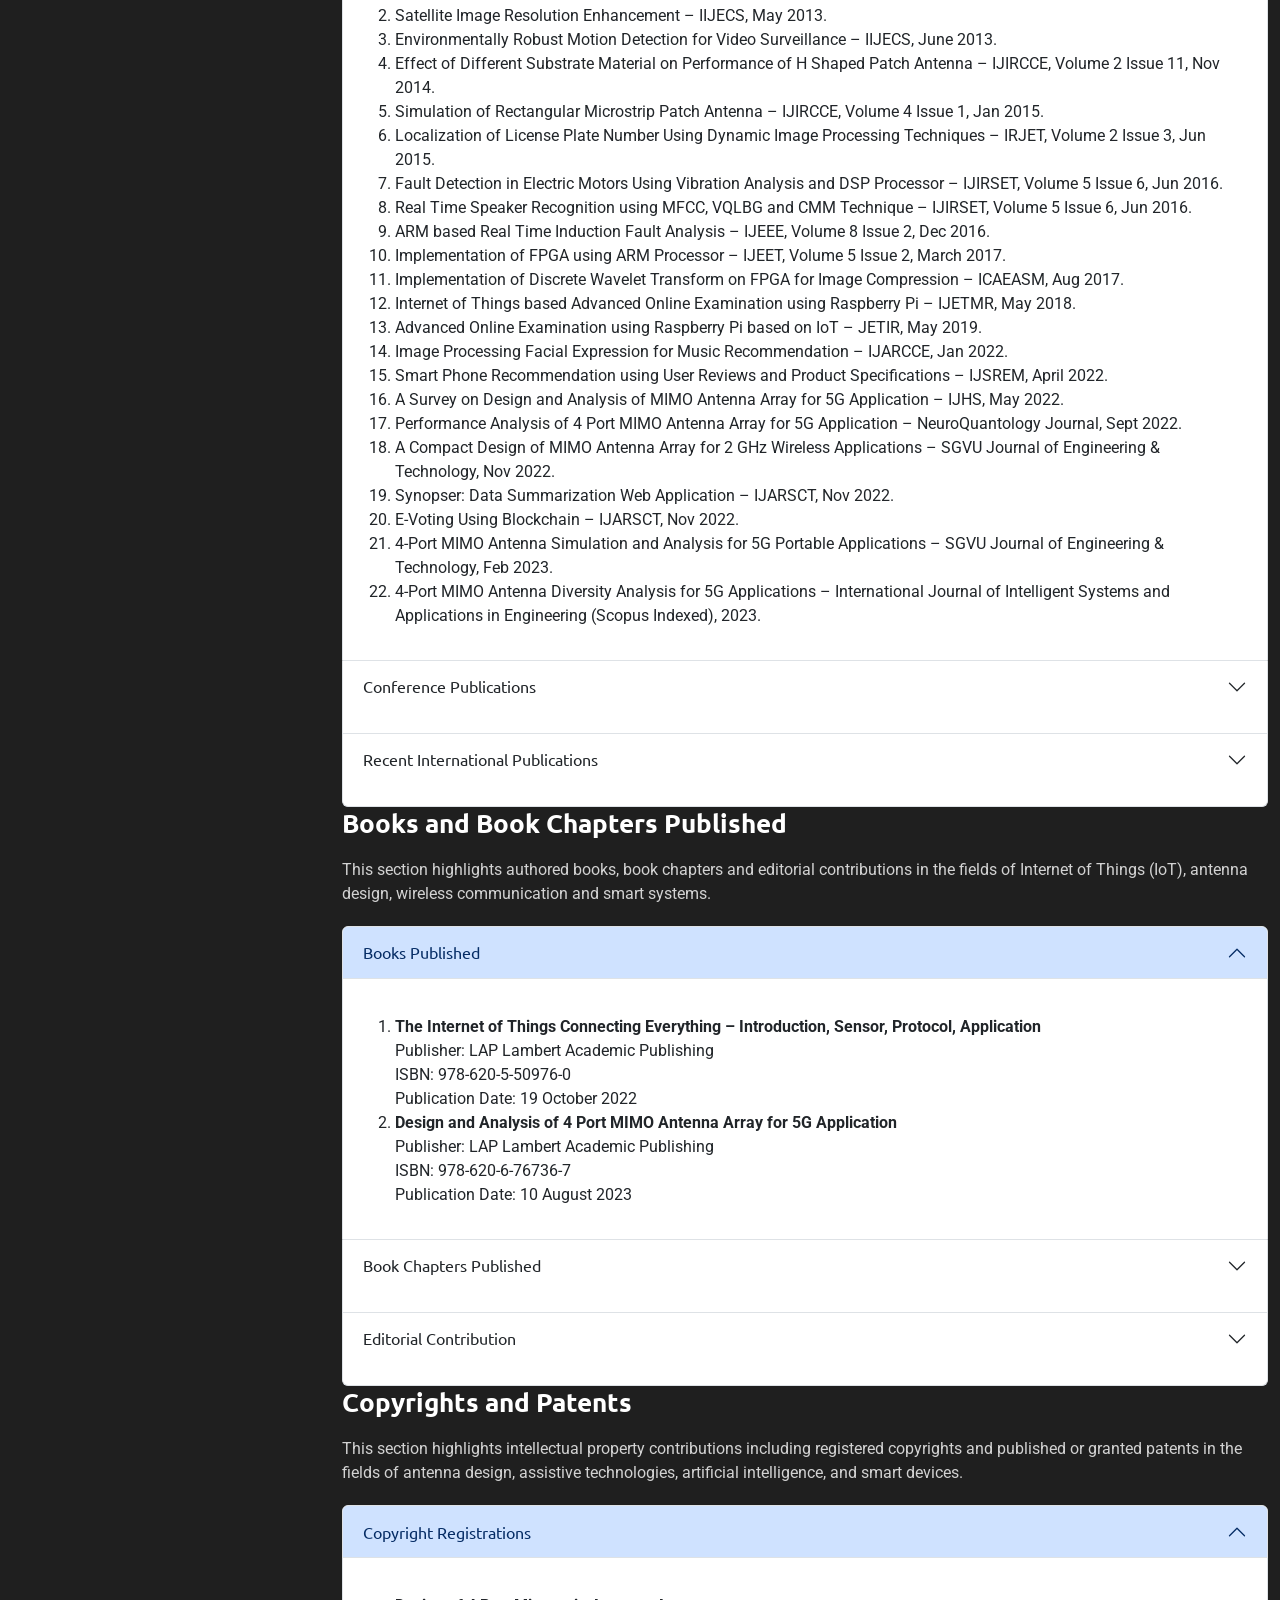
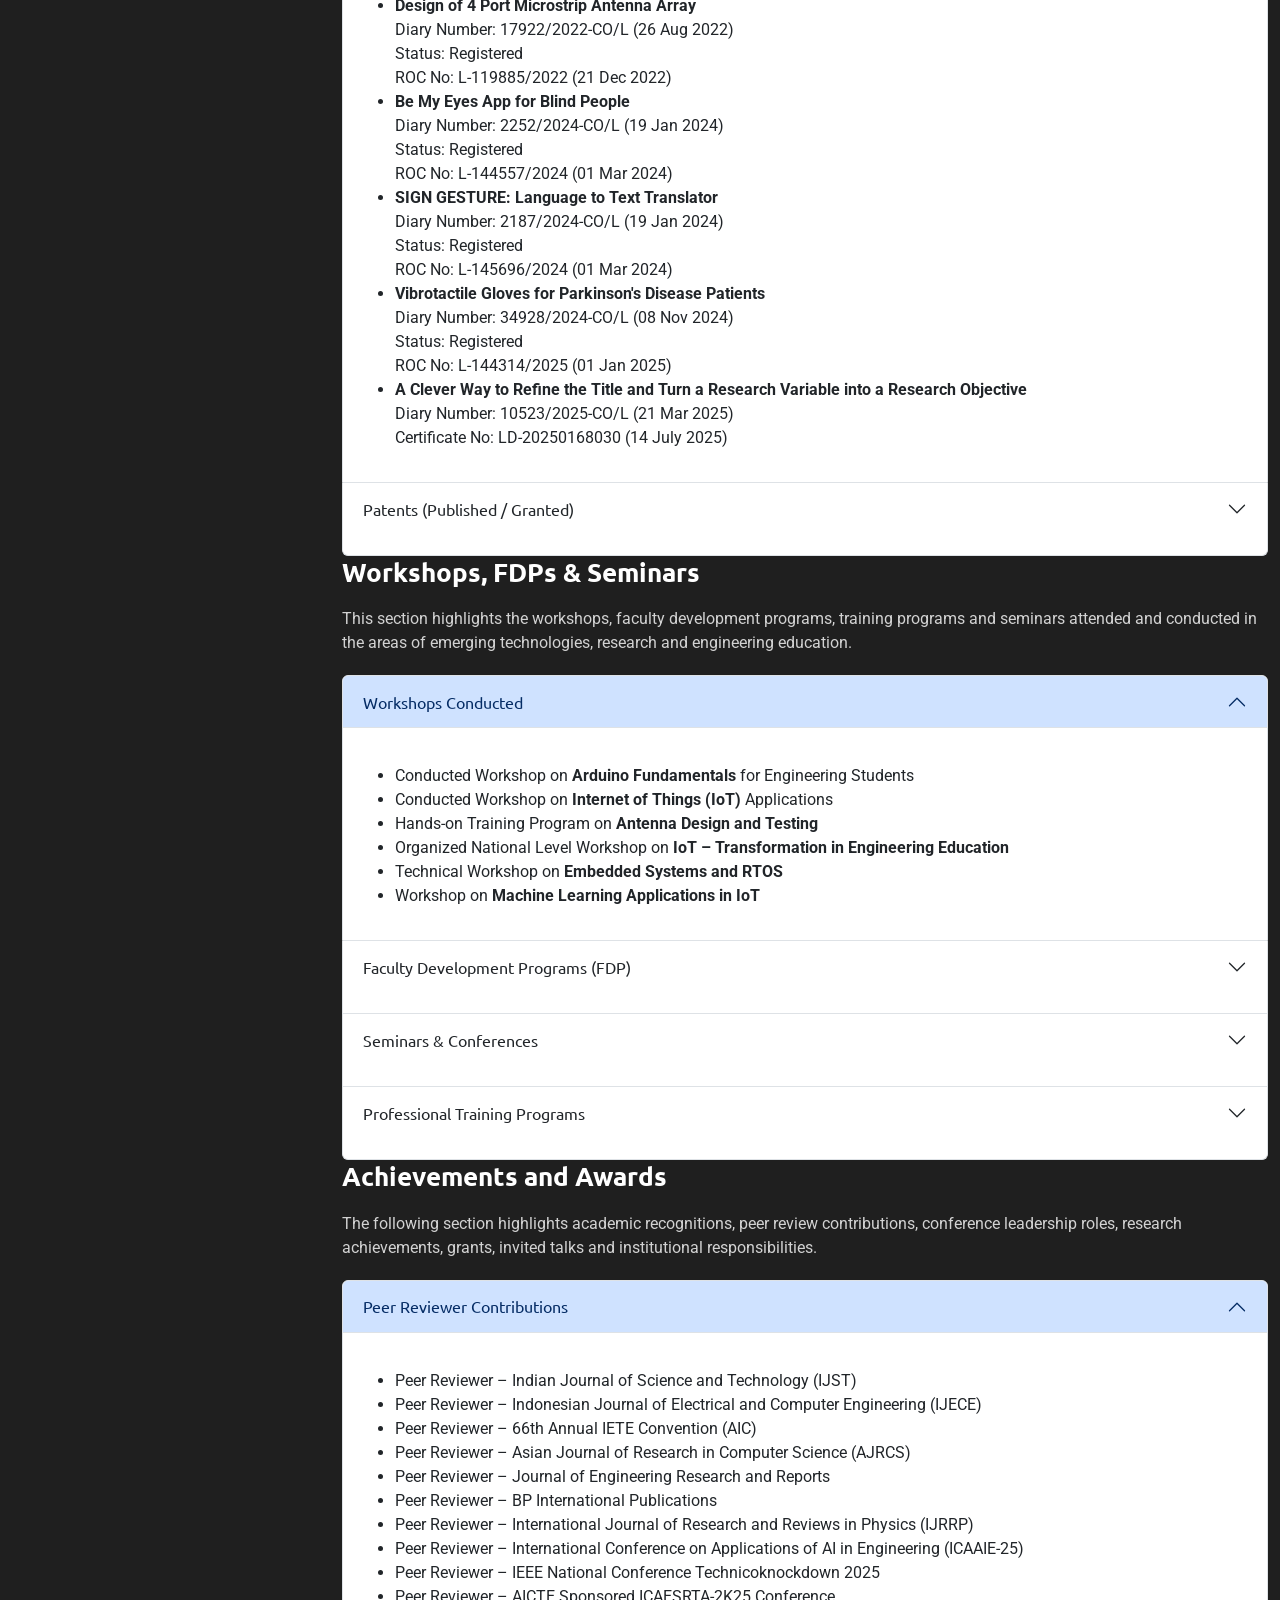
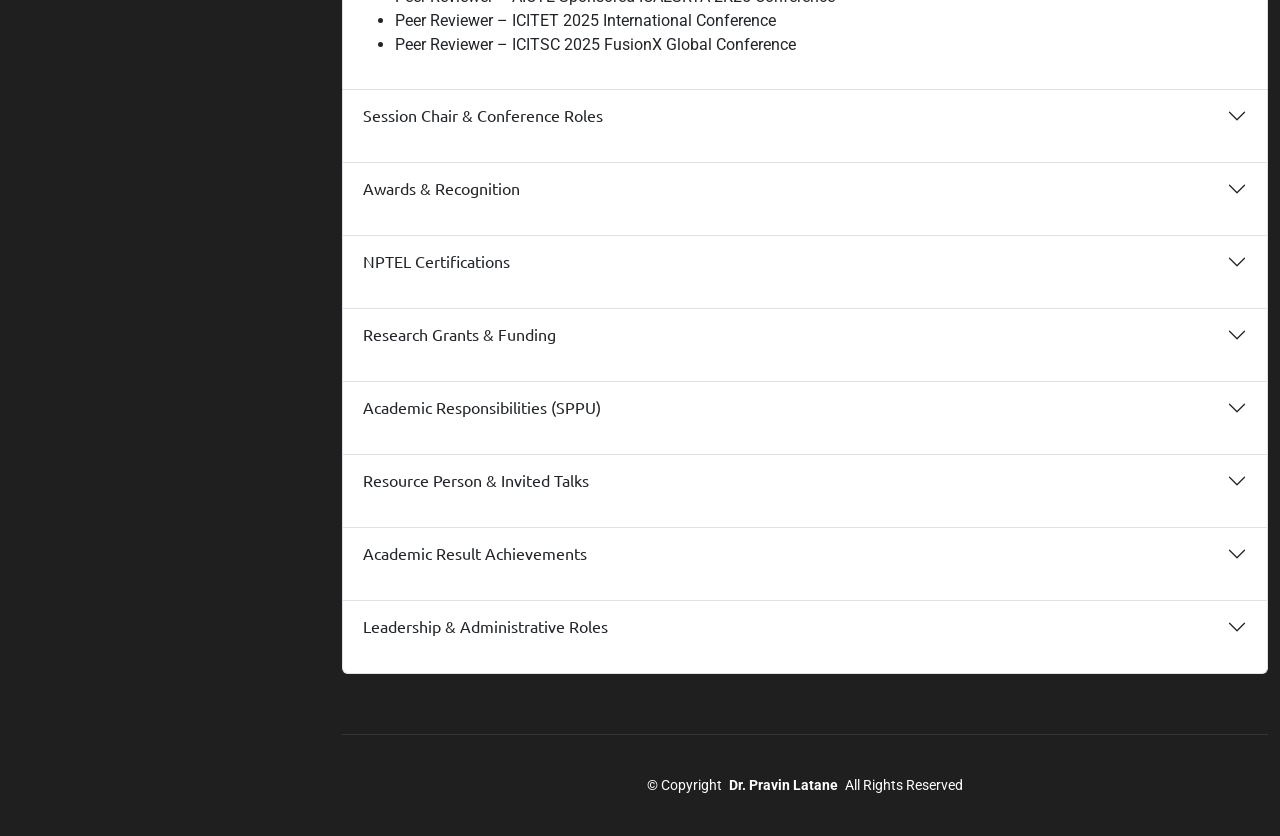
==== commit bcc1ab97: "portfolio-details2" ====
--- a/portfolio-details.html
+++ b/portfolio-details.html
@@ -149,7 +149,7 @@
             <div class="swiper-wrapper">
 
               <div class="swiper-slide">
-                <img src="assets/img/portfolio/event7.png" class="img-fluid">
+                <img src="assets/img/portfolio/event10.png" class="img-fluid">
               </div>
 
               <div class="swiper-slide">
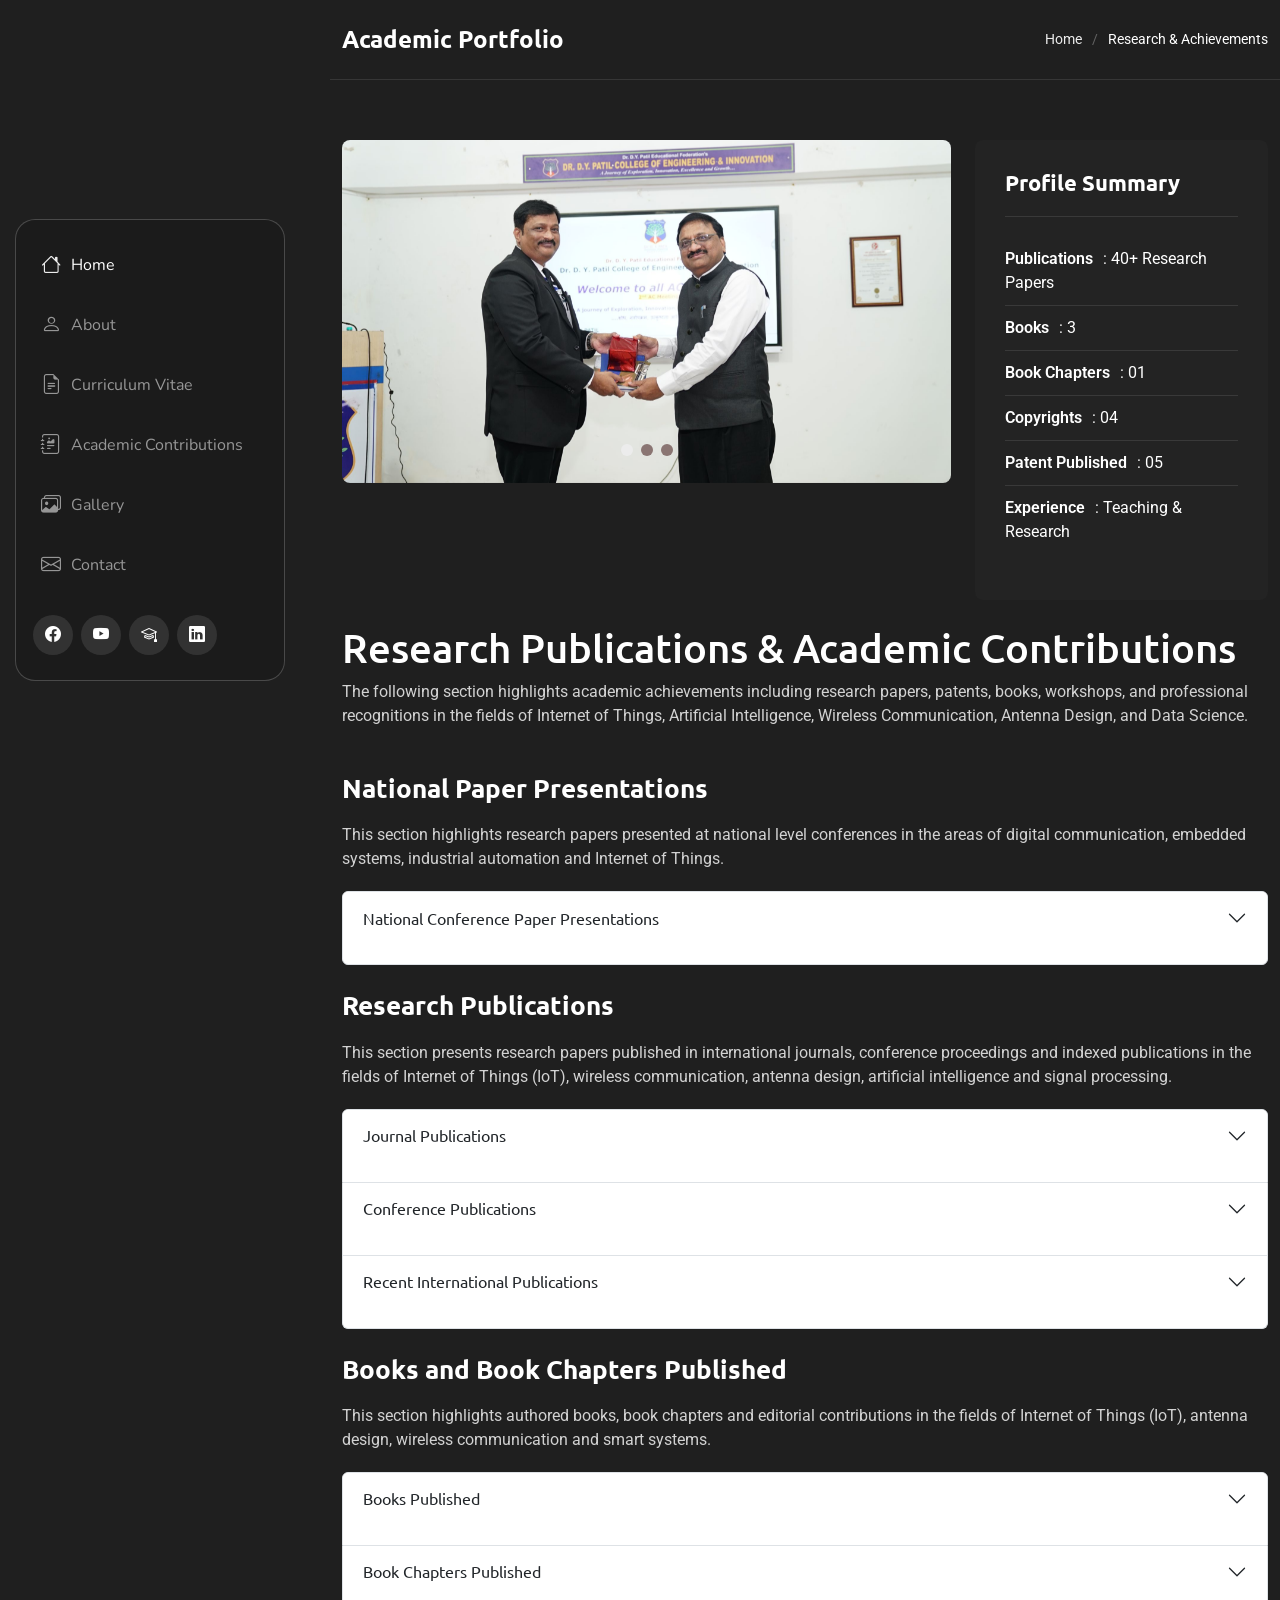
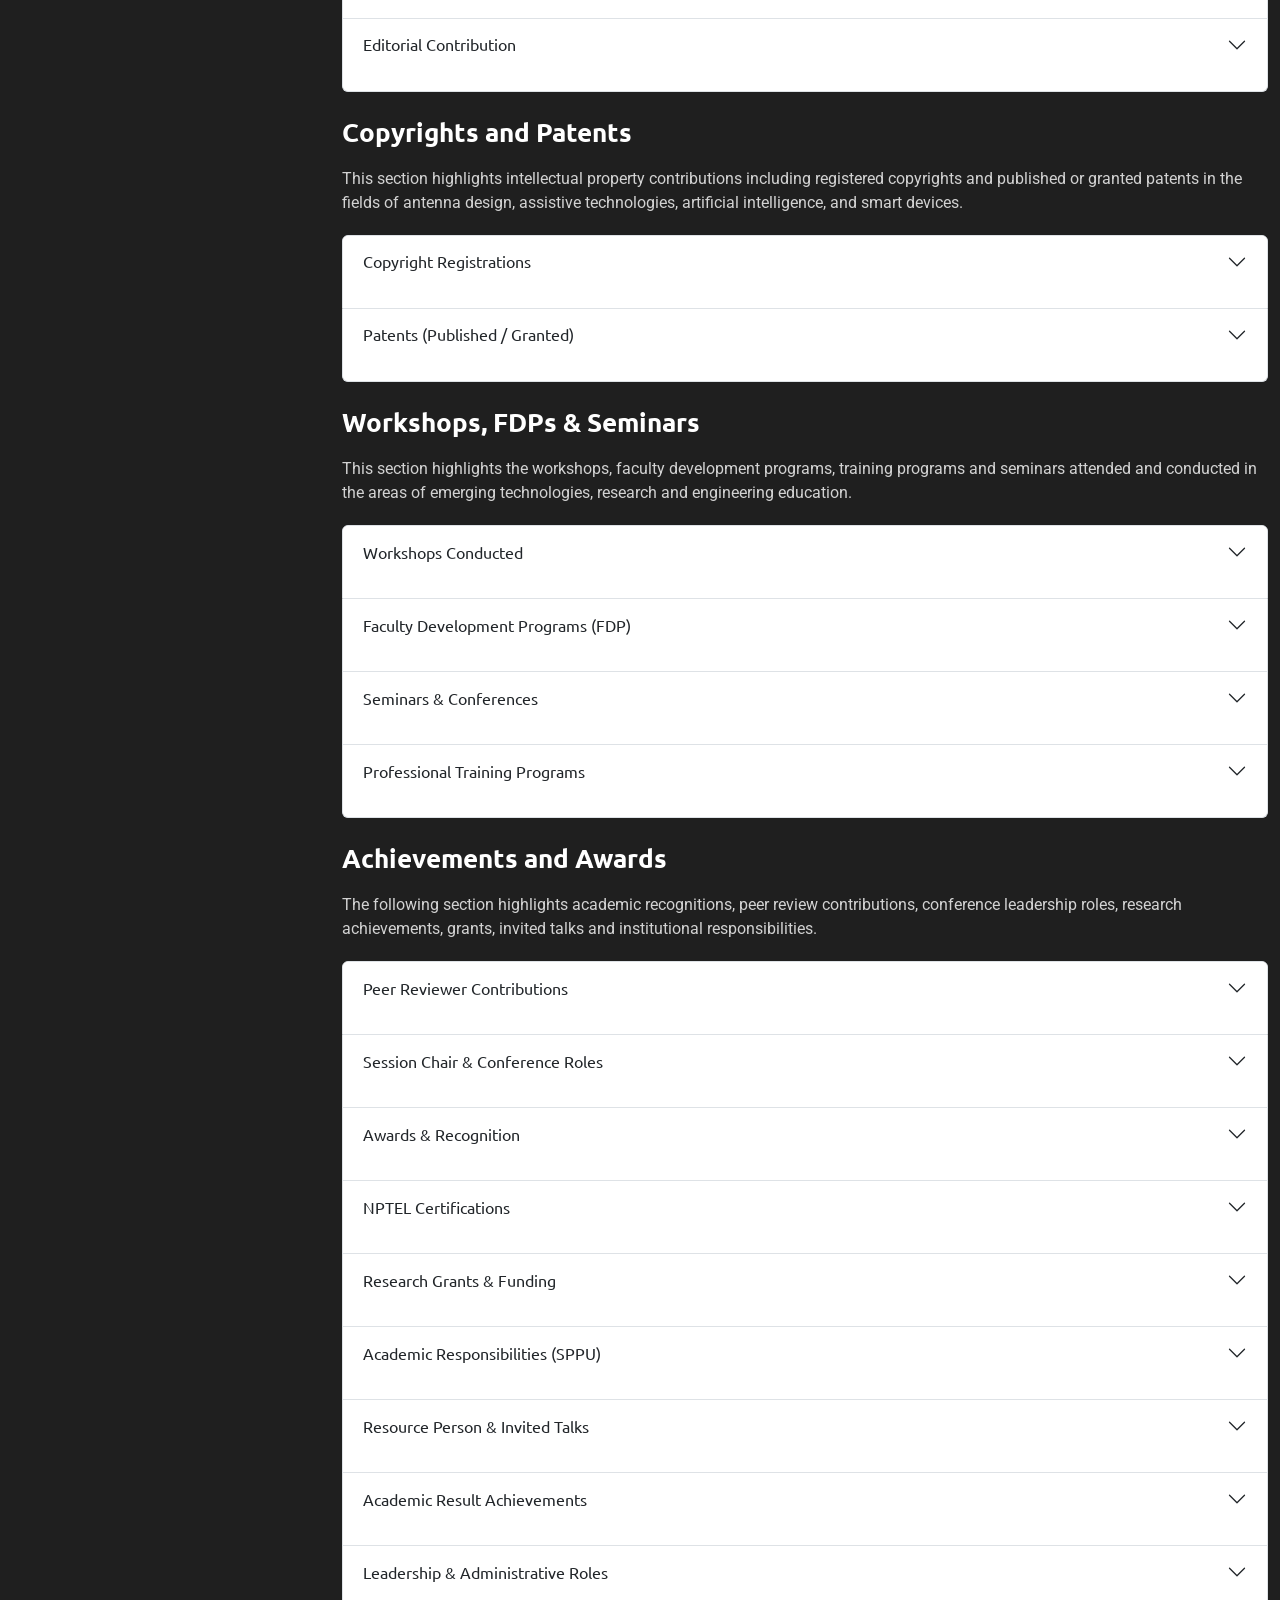
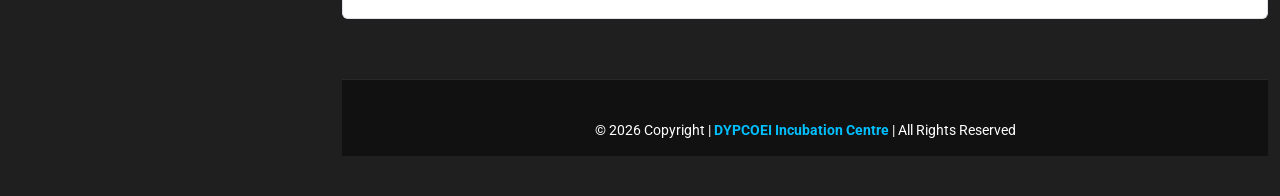
==== commit 3789802a: "." ====
--- a/portfolio-details.html
+++ b/portfolio-details.html
@@ -4,7 +4,7 @@
 <head>
   <meta charset="utf-8">
   <meta content="width=device-width, initial-scale=1.0" name="viewport">
-  <title>Portfolio Details - Portfolio</title>
+  <title>De. Pravin Latane-Portfolio</title>
   <meta name="description" content="">
   <meta name="keywords" content="">
 
@@ -43,37 +43,37 @@
 <ul>
 
 <li>
-<a href="#hero" class="active">
+<a href="index.html#hero" class="active">
 <i class="bi bi-house navicon"></i> Home
 </a>
 </li>
 
 <li>
-<a href="#about">
+<a href="index.html#about">
 <i class="bi bi-person navicon"></i> About
 </a>
 </li>
 
 <li>
-<a href="#resume">
-<i class="bi bi-file-earmark-text navicon"></i> Resume
+<a href="index.html#resume">
+<i class="bi bi-file-earmark-text navicon"></i> Curriculum Vitae
 </a>
 </li>
 
 <li>
-<a href="#portfolio">
+<a href="index.html#portfolio">
 <i class="bi bi-journal-richtext navicon"></i> Academic Contributions
 </a>
 </li>
 
 <li>
-<a href="#services">
+<a href="index.html#services">
 <i class="bi bi-images navicon"></i> Gallery
 </a>
 </li>
 
 <li>
-<a href="#contact">
+<a href="index.html#contact">
 <i class="bi bi-envelope navicon"></i> Contact
 </a>
 </li>
@@ -172,21 +172,23 @@
           <div class="portfolio-info">
             <h3>Profile Summary</h3>
             <ul>
-              <li><strong>Field</strong>: IoT, AI, Antenna Design</li>
-              <li><strong>Publications</strong>: 30+ Research Papers</li>
-              <li><strong>Books</strong>: 3 ,<strong>Book Chapters</strong>: 01</li>
-              <li><strong>Copyrights</strong>: 04 ,<strong>Patent Published</strong>: 05</li>
+              
+              <li><strong>Publications</strong>: 40+ Research Papers</li>
+              <li><strong>Books</strong>: 3 </li>
+              <li><strong>Book Chapters</strong>: 01</li>
+              <li><strong>Copyrights</strong>: 04 </li>
+              <li><strong>Patent Published</strong>: 05</li>
               <li><strong>Experience</strong>: Teaching & Research</li>
             </ul>
           </div>
         </div>
-
+        <br>
         <!-- Description -->
         <div class="col-lg-12">
 
           <div class="portfolio-description">
 
-            <h2>Research Publications & Academic Contributions</h2>
+            <h1>Research Publications & Academic Contributions</h1>
 
             <p>
               The following section highlights academic achievements including research papers,
@@ -194,6 +196,7 @@
               Internet of Things, Artificial Intelligence, Wireless Communication,
               Antenna Design, and Data Science.
             </p>
+            <br>
 
             <!-- National Papers -->
             <div class="portfolio-description">
@@ -211,12 +214,12 @@
 <div class="accordion-item">
 
 <h2 class="accordion-header">
-<button class="accordion-button" type="button" data-bs-toggle="collapse" data-bs-target="#nationalpapers">
+<button class="accordion-button collapsed" type="button" data-bs-toggle="collapse" data-bs-target="#nationalpapers">
 National Conference Paper Presentations
 </button>
 </h2>
 
-<div id="nationalpapers" class="accordion-collapse collapse show" data-bs-parent="#nationalPaperAccordion">
+<div id="nationalpapers" class="accordion-collapse collapse " data-bs-parent="#nationalPaperAccordion">
 
 <div class="accordion-body">
 
@@ -261,7 +264,7 @@
 </div>
 
 </div>
-
+<br>
             <!-- International Papers -->
             <div class="portfolio-description">
 
@@ -279,12 +282,12 @@
 <!-- Journal Publications -->
 <div class="accordion-item">
 <h2 class="accordion-header">
-<button class="accordion-button" type="button" data-bs-toggle="collapse" data-bs-target="#journals">
+<button class="accordion-button collapsed" type="button" data-bs-toggle="collapse" data-bs-target="#journals">
 Journal Publications
 </button>
 </h2>
 
-<div id="journals" class="accordion-collapse collapse show" data-bs-parent="#publicationAccordion">
+<div id="journals" class="accordion-collapse collapse" data-bs-parent="#publicationAccordion">
 <div class="accordion-body">
 
 <ol>
@@ -398,6 +401,7 @@
 </div>
 
 </div>
+<br>
 <!-- Books Published -->
 <div class="portfolio-description">
 
@@ -415,12 +419,12 @@
 <div class="accordion-item">
 
 <h2 class="accordion-header">
-<button class="accordion-button" type="button" data-bs-toggle="collapse" data-bs-target="#books">
+<button class="accordion-button collapsed" type="button" data-bs-toggle="collapse" data-bs-target="#books">
 Books Published
 </button>
 </h2>
 
-<div id="books" class="accordion-collapse collapse show" data-bs-parent="#booksAccordion">
+<div id="books" class="accordion-collapse collapse " data-bs-parent="#booksAccordion">
 
 <div class="accordion-body">
 
@@ -510,6 +514,7 @@
 </div>
 
 </div>
+<br>
             <!-- Patents -->
             <div class="portfolio-description">
 
@@ -527,12 +532,12 @@
 <!-- Copyright Section -->
 <div class="accordion-item">
 <h2 class="accordion-header">
-<button class="accordion-button" type="button" data-bs-toggle="collapse" data-bs-target="#copyright">
+<button class="accordion-button collapsed" type="button" data-bs-toggle="collapse" data-bs-target="#copyright">
 Copyright Registrations
 </button>
 </h2>
 
-<div id="copyright" class="accordion-collapse collapse show" data-bs-parent="#patentAccordion">
+<div id="copyright" class="accordion-collapse collapse " data-bs-parent="#patentAccordion">
 <div class="accordion-body">
 
 <ul>
@@ -639,6 +644,7 @@
 </div>
 
 </div>
+<br>
             <!-- Workshops -->
             
 
@@ -657,12 +663,12 @@
 <!-- Workshops Conducted -->
 <div class="accordion-item">
 <h2 class="accordion-header">
-<button class="accordion-button" type="button" data-bs-toggle="collapse" data-bs-target="#conducted">
+<button class="accordion-button collapsed" type="button" data-bs-toggle="collapse" data-bs-target="#conducted">
 Workshops Conducted
 </button>
 </h2>
 
-<div id="conducted" class="accordion-collapse collapse show" data-bs-parent="#workshopAccordion">
+<div id="conducted" class="accordion-collapse collapse " data-bs-parent="#workshopAccordion">
 <div class="accordion-body">
 
 <ul>
@@ -775,7 +781,7 @@
 </div>
 
 </div>
-
+<br>
             <!-- Achievements -->
             <div class="portfolio-description">
 
@@ -792,12 +798,12 @@
 <!-- Peer Reviewer -->
 <div class="accordion-item">
 <h2 class="accordion-header">
-<button class="accordion-button" type="button" data-bs-toggle="collapse" data-bs-target="#peerreview">
+<button class="accordion-button collapsed" type="button" data-bs-toggle="collapse" data-bs-target="#peerreview">
 Peer Reviewer Contributions
 </button>
 </h2>
 
-<div id="peerreview" class="accordion-collapse collapse show" data-bs-parent="#achievementAccordion">
+<div id="peerreview" class="accordion-collapse collapse " data-bs-parent="#achievementAccordion">
 <div class="accordion-body">
 
 <ul>
@@ -1071,9 +1077,15 @@
   <footer id="footer" class="footer position-relative">
 
     <div class="container">
-      <div class="copyright text-center ">
-        <p>© <span>Copyright</span> <strong class="px-1 sitename">Dr. Pravin Latane</strong> <span>All Rights Reserved</span></p>
-      </div>
+      <div class="copyright text-center">
+<p>
+© 2026 <span>Copyright</span> |
+<a href="https://dypcoeiincubationcentre.com/" target="_blank">
+DYPCOEI Incubation Centre
+</a> |
+<span>All Rights Reserved</span>
+</p>
+</div>
       
     </div>
 
--- a/assets/css/main.css
+++ b/assets/css/main.css
@@ -2597,4 +2597,21 @@
 
 .contact-info a:hover{
 color:#0d6efd;
+}
+.copyright{
+text-align:center;
+padding:15px;
+background:#111;
+color:white;
+}
+
+.copyright a{
+color:#00bfff;
+text-decoration:none;
+font-weight:bold;
+}
+
+.copyright a:hover{
+text-decoration:underline;
+color:#4facfe;
 }
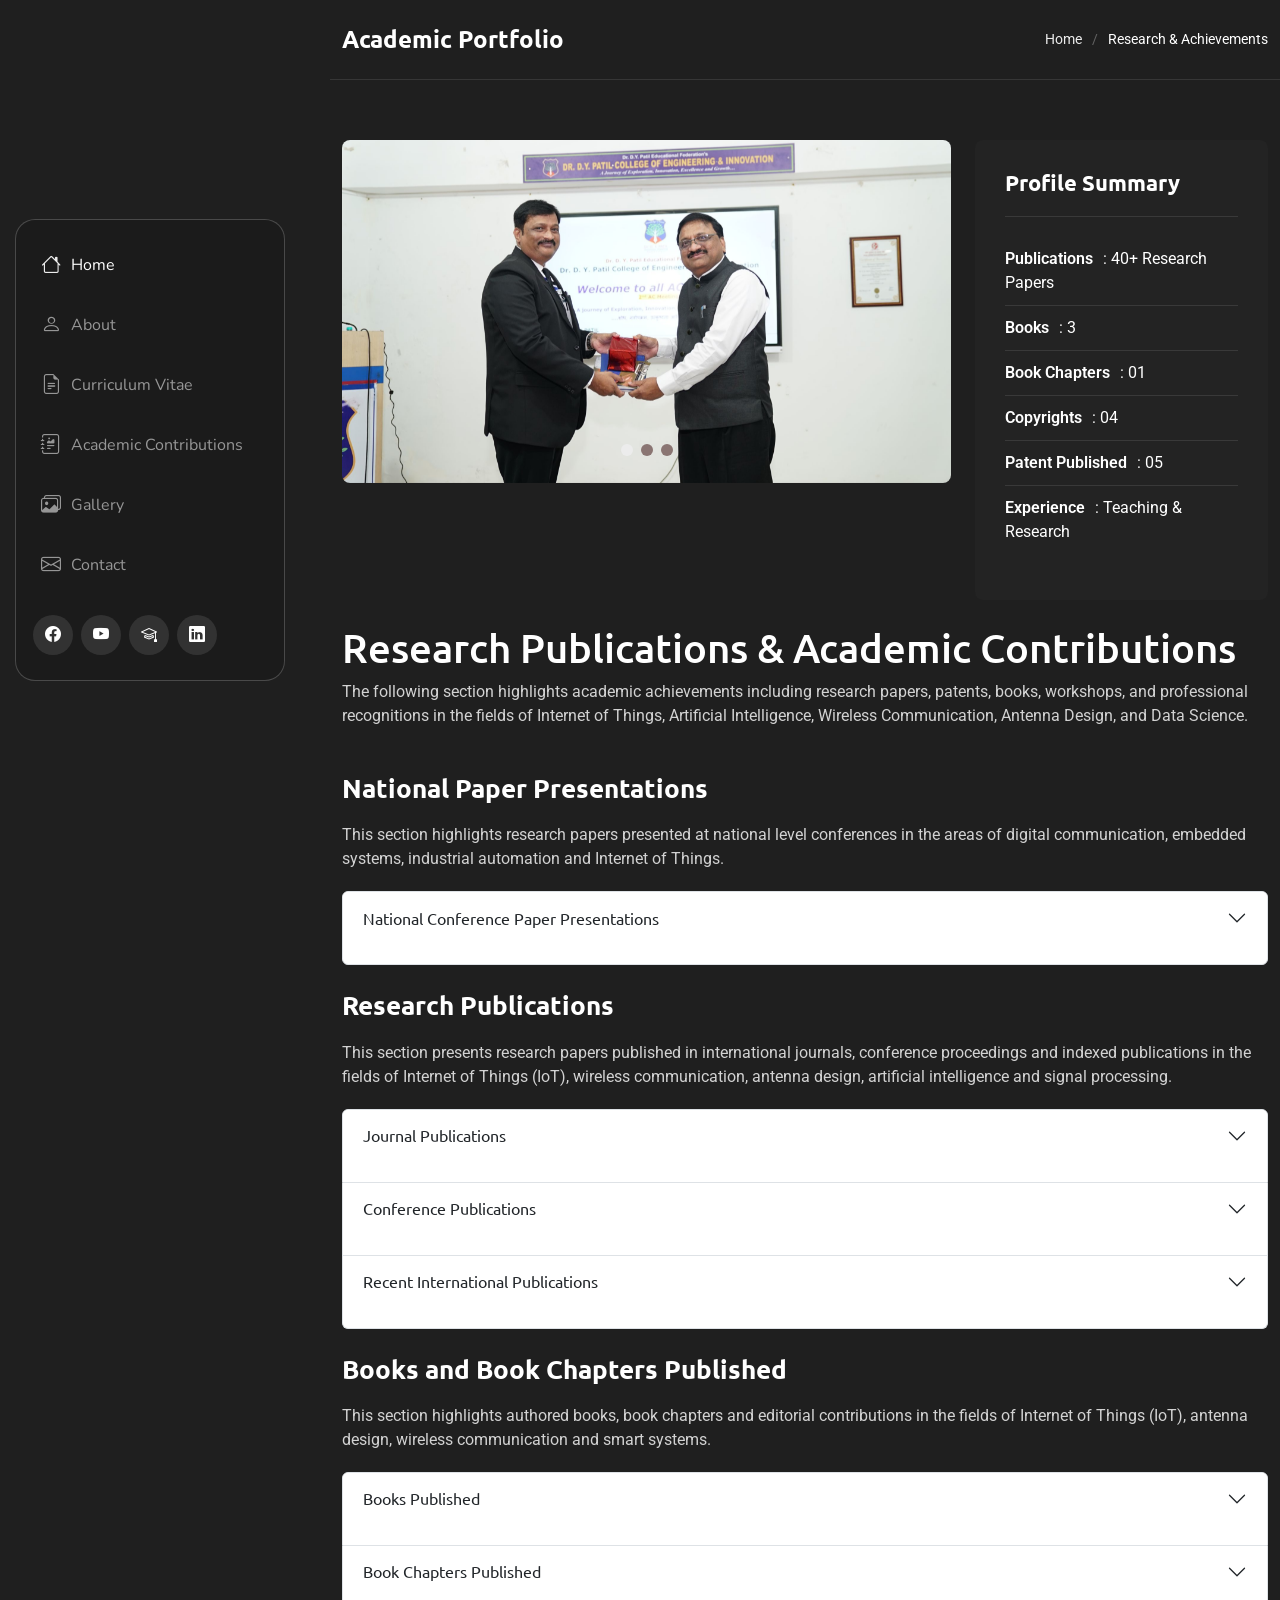
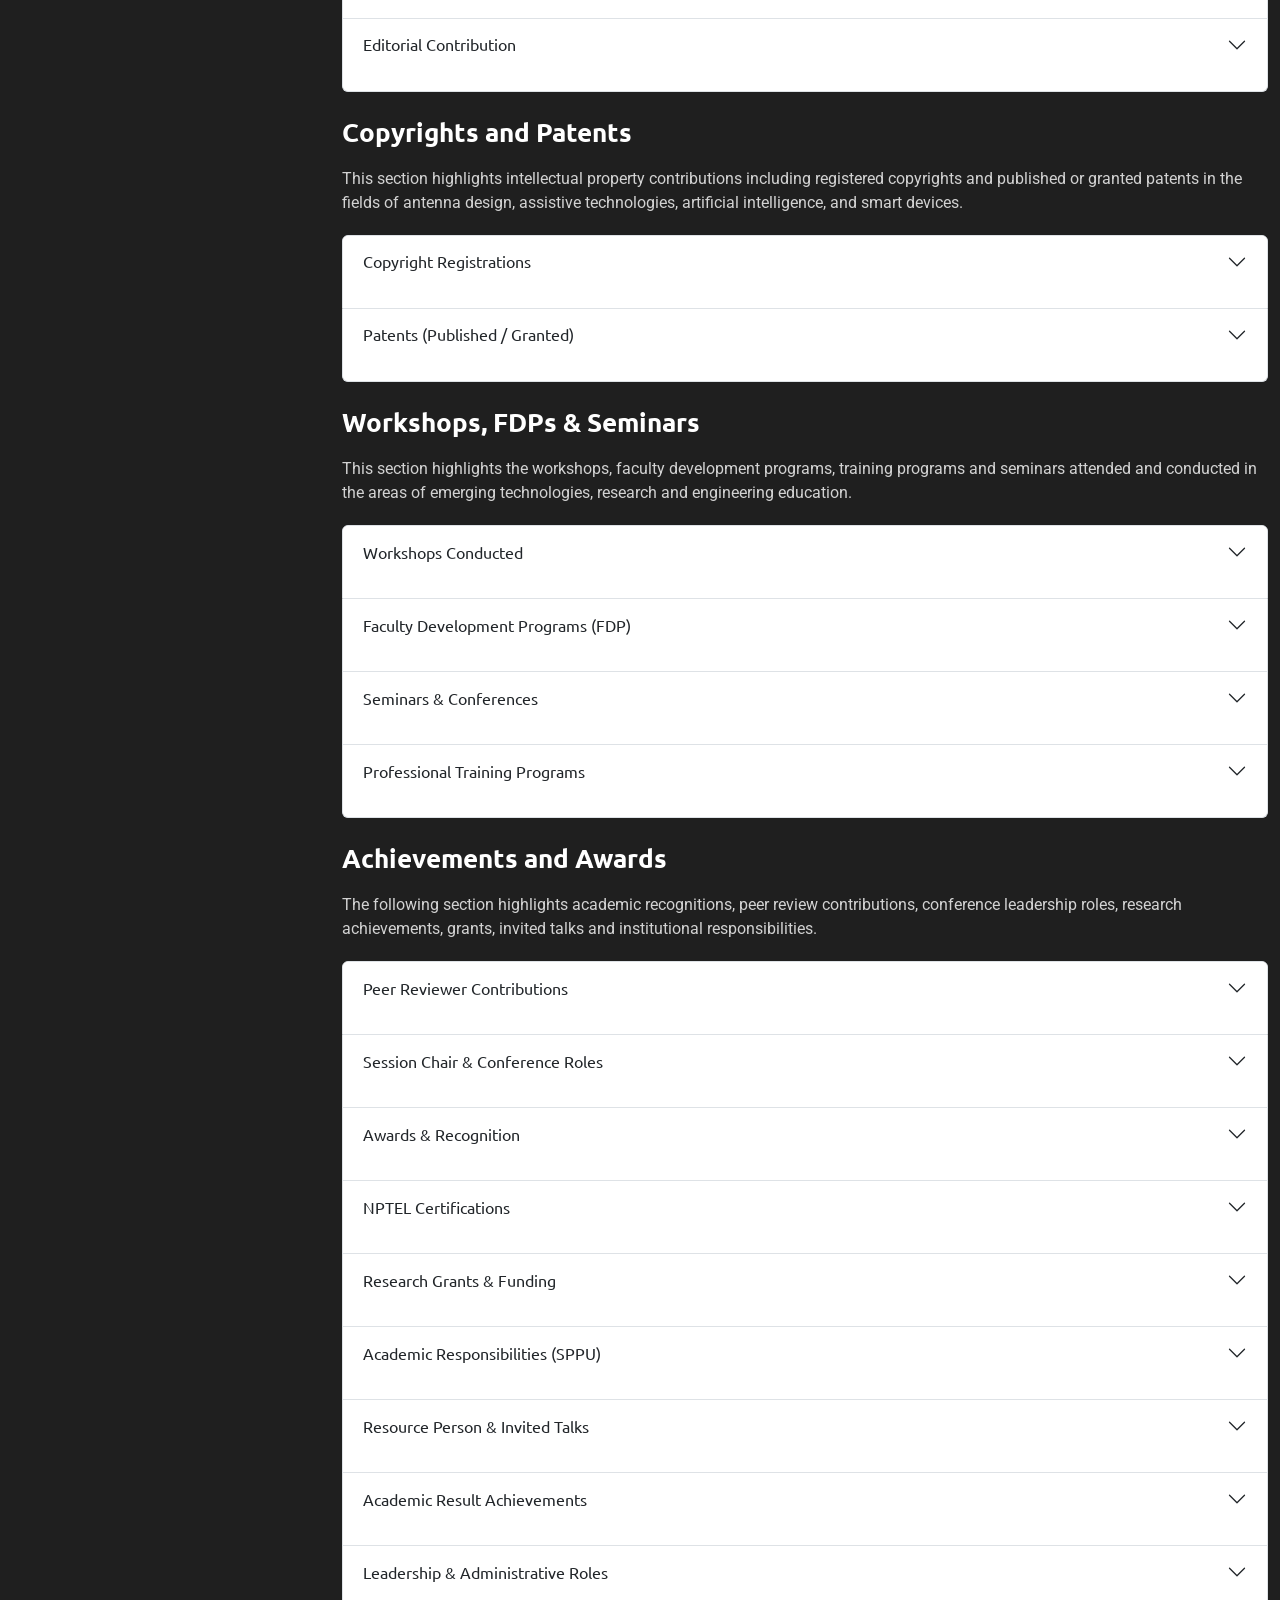
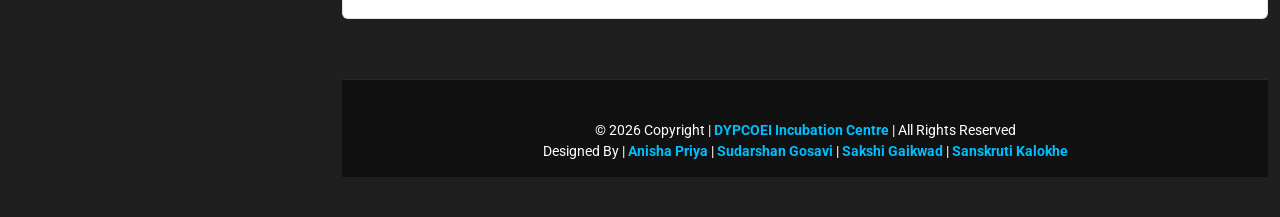
==== commit 0c408afb: "final" ====
--- a/portfolio-details.html
+++ b/portfolio-details.html
@@ -1085,6 +1085,20 @@
 </a> |
 <span>All Rights Reserved</span>
 </p>
+<p><span>Designed By</span> |
+<a href="https://anishapriya.dypcoeiincubationcentre.com/" target="_blank">
+Anisha Priya
+</a> |
+<a href="https://sudarshangosavi.dypcoeiincubationcentre.com/" target="_blank">
+Sudarshan Gosavi
+</a> |
+<a href="https://sakshigaikwad.dypcoeiincubationcentre.com/" target="_blank">
+Sakshi Gaikwad
+</a> |
+<a href="https://sanskrutikalokhe.dypcoeiincubationcentre.com/" target="_blank">
+Sanskruti Kalokhe
+</a> 
+</p>
 </div>
       
     </div>
